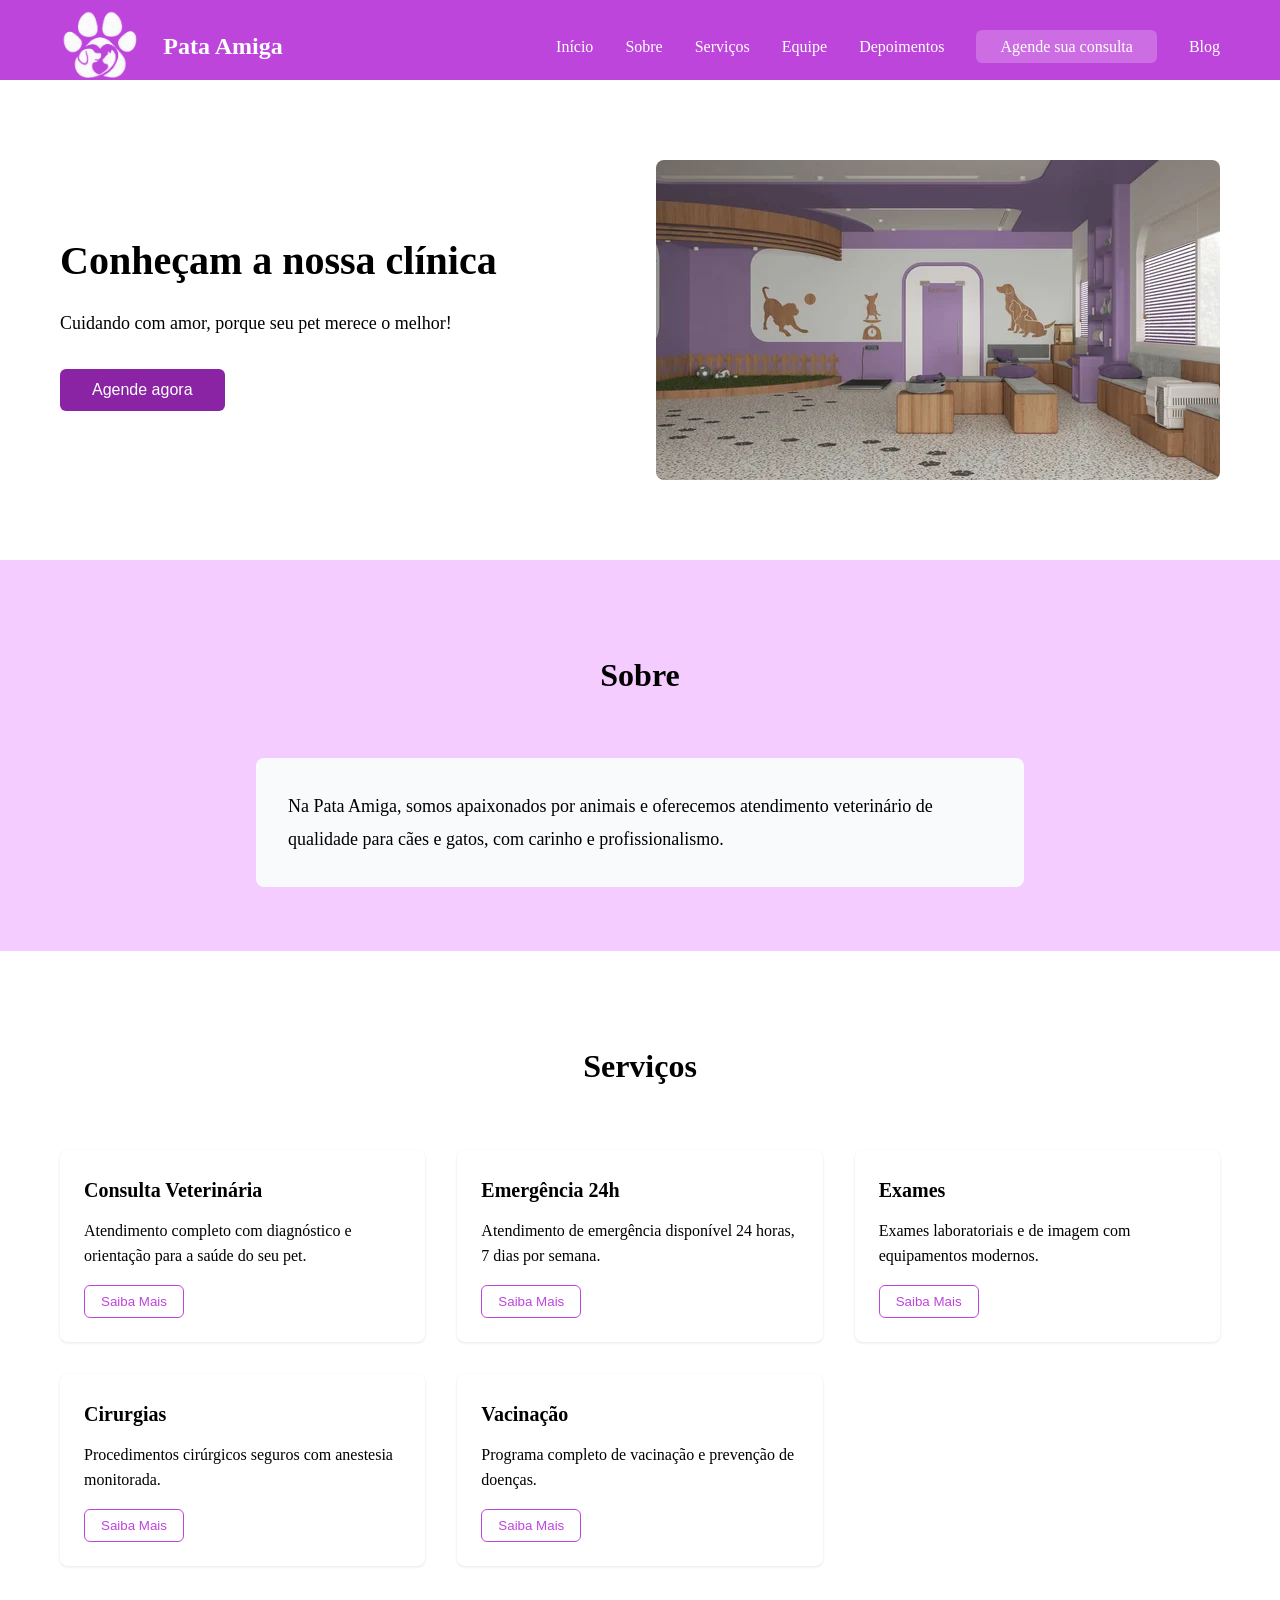
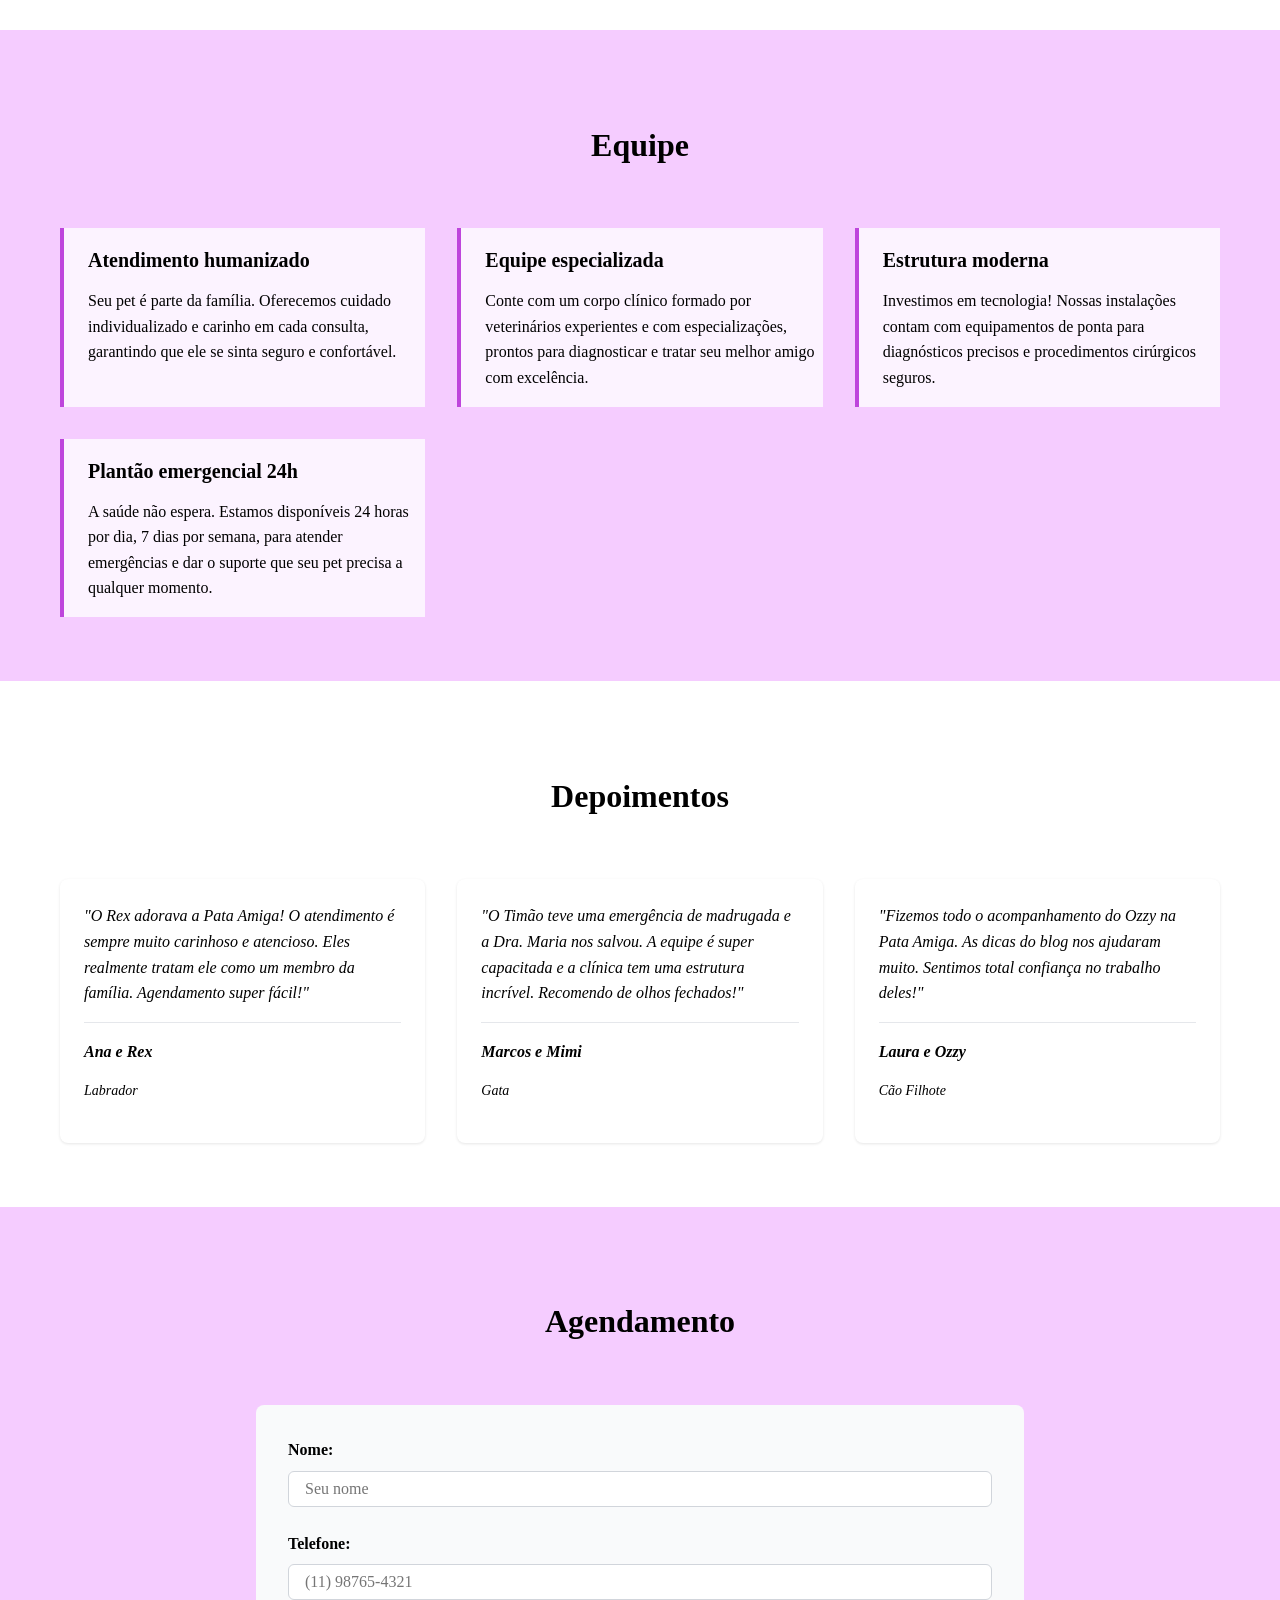
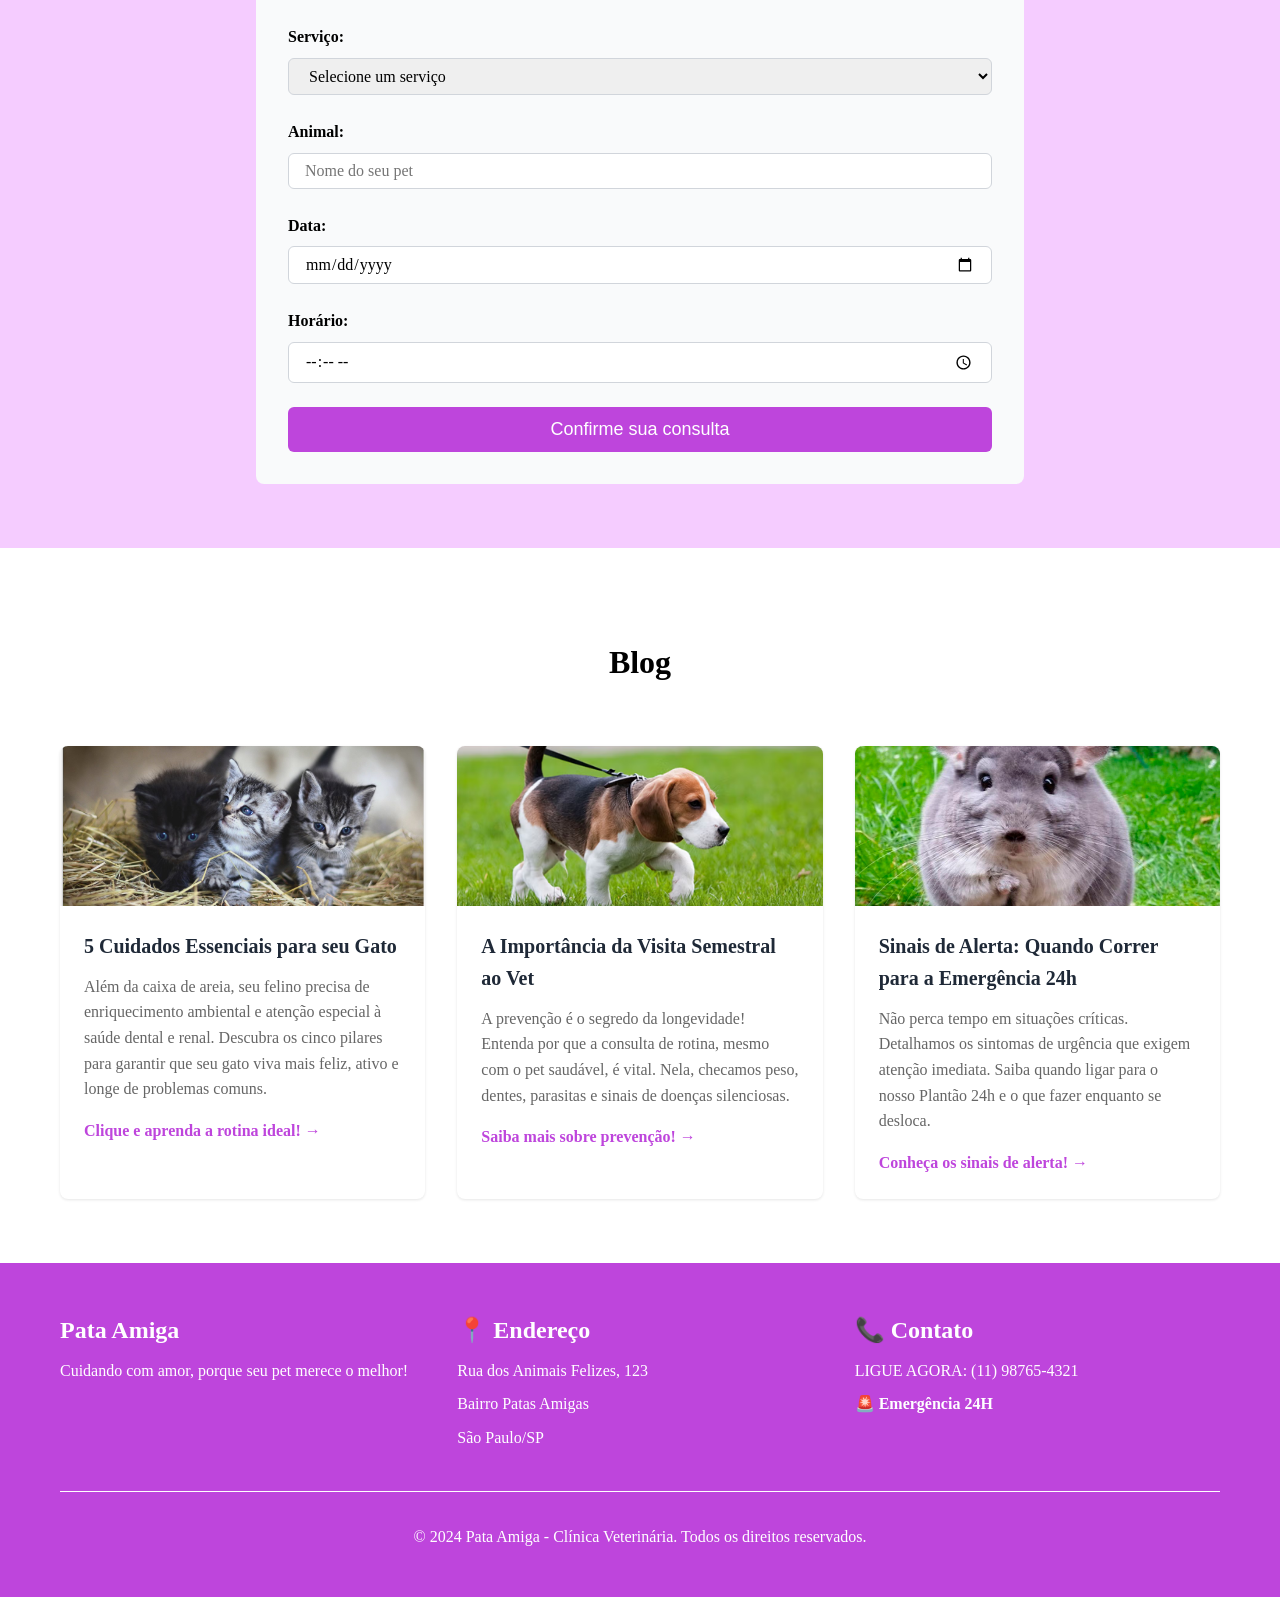
==== index.html @ 893dcdc9 "Add files via upload" ====
<!DOCTYPE html>
<html lang="pt-BR">

<head>
    <meta charset="UTF-8">
    <meta name="color-scheme" content="light only">
    <title>Pata Amiga - Clínica Veterinária</title>
    <link rel="stylesheet" href="/css/style.css">
</head>

<body>
    <!-- ===== HEADER/NAVEGAÇÃO ===== -->
    <!-- Barra de navegação fixa no topo com logo e menu -->
    <header>
        <nav class="container">
            <!-- Logo/Nome da clínica -->
           <img class="imagemlogo" src="imagens/logo.png" alt="logo da clínica">
           
           <div class="logo">Pata Amiga</div>

            <!-- Menu desktop (visível em telas maiores) -->
            <ul class="nav-menu">
                <li><a href="#inicio">Início</a></li>
                <li><a href="#sobre">Sobre</a></li>
                <li><a href="#servicos">Serviços</a></li>
                <li><a href="#equipe">Equipe</a></li>
                <li><a href="#depoimentos">Depoimentos</a></li>
                <!-- Botão CTA principal -->
                <li><a href="#agendamento" class="nav-btn">Agende sua consulta</a></li>
                <li><a href="#blog">Blog</a></li>
            </ul>

            <!-- Botão menu mobile (visível apenas em telas pequenas) -->
            <button class="menu-toggle">☰</button>
        </nav>
    </header>

    <!-- ===== SEÇÃO HERO ===== -->
    <!-- Seção principal com imagem de fundo, título e CTA -->
    <section id="inicio" class="hero">
        <div class="container">
            <div class="hero-content">
                <!-- Conteúdo texto do hero -->
                <div>
                    <h1>Conheçam a nossa clínica</h1>
                    <p>Cuidando com amor, porque seu pet merece o melhor!</p>
                    <a href="#agendamento">
                        <button class="btn">
                            Agende agora
                        </button>
                    </a>

                </div>
                <!-- Placeholder para imagem do hero -->
                <div class="hero-image"></div>
            </div>
        </div>
    </section>

    <!-- ===== SEÇÃO SOBRE ===== -->
    <!-- Descrição da clínica e seus valores -->
    <section id="sobre" class="about">
        <div class="container">
            <br>
            <h2 class="section-title">Sobre</h2>
            <br>
            <div class="about-card">
                <p>Na Pata Amiga, somos apaixonados por animais e oferecemos atendimento veterinário de qualidade para
                    cães e gatos, com carinho e profissionalismo.</p>
            </div>
        </div>
    </section>

    <!-- ===== SEÇÃO SERVIÇOS ===== -->
    <!-- Grid com 5 serviços oferecidos pela clínica -->
    <section id="servicos" class="services">
        <div class="container">
            <br>
            <h2 class="section-title">Serviços</h2>
            <br>
            <!-- Grid responsivo: 1 coluna mobile, 2 tablets, 3+ desktop -->
            <div class="services-grid">
                <!-- Card de serviço 1 -->
                <div class="service-card">
                    <h3>Consulta Veterinária</h3>
                    <p>Atendimento completo com diagnóstico e orientação para a saúde do seu pet.</p>
                    <button class="btn-outline">Saiba Mais</button>
                </div>

                <!-- Card de serviço 2 -->
                <div class="service-card">
                    <h3>Emergência 24h</h3>
                    <p>Atendimento de emergência disponível 24 horas, 7 dias por semana.</p>
                    <button class="btn-outline">Saiba Mais</button>
                </div>

                <!-- Card de serviço 3 -->
                <div class="service-card">
                    <h3>Exames</h3>
                    <p>Exames laboratoriais e de imagem com equipamentos modernos.</p>
                    <button class="btn-outline">Saiba Mais</button>
                </div>

                <!-- Card de serviço 4 -->
                <div class="service-card">
                    <h3>Cirurgias</h3>
                    <p>Procedimentos cirúrgicos seguros com anestesia monitorada.</p>
                    <button class="btn-outline">Saiba Mais</button>
                </div>

                <!-- Card de serviço 5 -->
                <div class="service-card">
                    <h3>Vacinação</h3>
                    <p>Programa completo de vacinação e prevenção de doenças.</p>
                    <button class="btn-outline">Saiba Mais</button>
                </div>
            </div>
        </div>
    </section>

    <!-- ===== SEÇÃO EQUIPE ===== -->
    <!-- Diferenciais da clínica em 4 cards -->
    <section id="equipe" class="team">
        <div class="container">
            <br>
            <h2 class="section-title">Equipe</h2>
            <br>
            <!-- Grid com 4 diferenciais -->
            <div class="team-grid">
                <!-- Diferencial 1 -->
                <div class="team-card">
                    <h3>Atendimento humanizado</h3>
                    <p>Seu pet é parte da família. Oferecemos cuidado individualizado e carinho em cada consulta,
                        garantindo que ele se sinta seguro e confortável.</p>
                </div>

                <!-- Diferencial 2 -->
                <div class="team-card">
                    <h3>Equipe especializada</h3>
                    <p>Conte com um corpo clínico formado por veterinários experientes e com especializações, prontos
                        para diagnosticar e tratar seu melhor amigo com excelência.</p>
                </div>

                <!-- Diferencial 3 -->
                <div class="team-card">
                    <h3>Estrutura moderna</h3>
                    <p>Investimos em tecnologia! Nossas instalações contam com equipamentos de ponta para diagnósticos
                        precisos e procedimentos cirúrgicos seguros.</p>
                </div>

                <!-- Diferencial 4 -->
                <div class="team-card">
                    <h3>Plantão emergencial 24h</h3>
                    <p>A saúde não espera. Estamos disponíveis 24 horas por dia, 7 dias por semana, para atender
                        emergências e dar o suporte que seu pet precisa a qualquer momento.</p>
                </div>
            </div>
        </div>
    </section>

    <!-- ===== SEÇÃO DEPOIMENTOS ===== -->
    <!-- Cards com depoimentos de clientes -->
    <section id="depoimentos" class="testimonials">
        <div class="container">
            <br>
            <h2 class="section-title">Depoimentos</h2>
            <br>
            <!-- Grid com 3 depoimentos -->
            <div class="testimonials-grid">
                <!-- Depoimento 1 -->
                <div class="testimonial-card">
                    <p>"O Rex adorava a Pata Amiga! O atendimento é sempre muito carinhoso e atencioso. Eles realmente
                        tratam ele como um membro da família. Agendamento super fácil!"</p>
                    <div class="author">
                        <p class="author-name">Ana e Rex</p>
                        <p class="author-pet">Labrador</p>
                    </div>
                </div>

                <!-- Depoimento 2 -->
                <div class="testimonial-card">
                    <p>"O Timão teve uma emergência de madrugada e a Dra. Maria nos salvou. A equipe é super capacitada
                        e a clínica tem uma estrutura incrível. Recomendo de olhos fechados!"</p>
                    <div class="author">
                        <p class="author-name">Marcos e Mimi</p>
                        <p class="author-pet">Gata</p>
                    </div>
                </div>

                <!-- Depoimento 3 -->
                <div class="testimonial-card">
                    <p>"Fizemos todo o acompanhamento do Ozzy na Pata Amiga. As dicas do blog nos ajudaram muito.
                        Sentimos total confiança no trabalho deles!"</p>
                    <div class="author">
                        <p class="author-name">Laura e Ozzy</p>
                        <p class="author-pet">Cão Filhote</p>
                    </div>
                </div>
            </div>
        </div>
    </section>

    <!-- ===== SEÇÃO AGENDAMENTO ===== -->
    <!-- Formulário para agendar consulta -->
    <section id="agendamento" class="appointment">
        <div class="container">
            <br>
            <h2 class="section-title">Agendamento</h2>
            <br>
            <div class="form-container">
                <!-- Formulário com campos de entrada -->
                <form>
                    <!-- Campo: Nome -->
                    <div class="form-group">
                        <label>Nome:</label>
                        <input type="text" placeholder="Seu nome" required>
                    </div>

                    <!-- Campo: Telefone -->
                    <div class="form-group">
                        <label>Telefone:</label>
                        <input type="tel" placeholder="(11) 98765-4321" required>
                    </div>

                    <!-- Campo: Serviço -->
                    <div class="form-group">
                        <label>Serviço:</label>
                        <select required>
                            <option>Selecione um serviço</option>
                            <option>Consulta</option>
                            <option>Emergência</option>
                            <option>Exames</option>
                            <option>Cirurgias</option>
                            <option>Vacinação</option>
                        </select>
                    </div>

                    <!-- Campo: Animal -->
                    <div class="form-group">
                        <label>Animal:</label>
                        <input type="text" placeholder="Nome do seu pet" required>
                    </div>

                    <!-- Campo: Data -->
                    <div class="form-group">
                        <label>Data:</label>
                        <input type="date" required>
                    </div>

                    <!-- Campo: Horário -->
                    <div class="form-group">
                        <label>Horário:</label>
                        <input type="time" required>
                    </div>

                    <!-- Botão de envio -->
                    <button type="submit" class="btn-submit">Confirme sua consulta</button>
                </form>
            </div>
        </div>
    </section>

    <!-- ===== SEÇÃO BLOG ===== -->
    <!-- Cards com artigos do blog -->
    <section id="blog" class="blog">
        <div class="container">
            <br>
            <h2 class="section-title">Blog</h2>
            <br>
            <!-- Grid com 3 artigos -->
            <div class="blog-grid">
                <!-- Artigo 1 -->
                <div class="blog-card">
                    <div class="blog-image"></div>
                    <div class="blog-content">
                        <h3>5 Cuidados Essenciais para seu Gato</h3>
                        <p>Além da caixa de areia, seu felino precisa de enriquecimento ambiental e atenção especial à
                            saúde dental e renal. Descubra os cinco pilares para garantir que seu gato viva mais feliz,
                            ativo e longe de problemas comuns.</p>
                        <a href="#">Clique e aprenda a rotina ideal! →</a>
                    </div>
                </div>

                <!-- Artigo 2 -->
                <div class="blog-card">
                    <div class="blog-image image-2"></div>
                    <div class="blog-content">
                        <h3>A Importância da Visita Semestral ao Vet</h3>
                        <p>A prevenção é o segredo da longevidade! Entenda por que a consulta de rotina, mesmo com o pet
                            saudável, é vital. Nela, checamos peso, dentes, parasitas e sinais de doenças silenciosas.
                        </p>
                        <a href="#">Saiba mais sobre prevenção! →</a>
                    </div>
                </div>

                <!-- Artigo 3 -->
                <div class="blog-card">
                    <div class="blog-image image-3"></div>
                    <div class="blog-content">
                        <h3>Sinais de Alerta: Quando Correr para a Emergência 24h</h3>
                        <p>Não perca tempo em situações críticas. Detalhamos os sintomas de urgência que exigem atenção
                            imediata. Saiba quando ligar para o nosso Plantão 24h e o que fazer enquanto se desloca.</p>
                        <a href="#">Conheça os sinais de alerta! →</a>
                    </div>
                </div>
            </div>
        </div>
    </section>

    <!-- ===== FOOTER/RODAPÉ ===== -->
    <!-- Seção com informações de contato e emergência -->
    <footer>
        <div class="container">
            <div class="footer-grid">
                <!-- Coluna 1: Logo e nome -->
                <div class="footer-column">
                    <h3>Pata Amiga</h3>
                    <p>Cuidando com amor, porque seu pet merece o melhor!</p>
                </div>

                <!-- Coluna 2: Endereço -->
                <div class="footer-column">
                    <h3>📍 Endereço</h3>
                    <p>Rua dos Animais Felizes, 123</p>
                    <p>Bairro Patas Amigas</p>
                    <p>São Paulo/SP</p>
                </div>

                <!-- Coluna 3: Contato e emergência -->
                <div class="footer-column">
                    <h3>📞 Contato</h3>
                    <p>LIGUE AGORA: (11) 98765-4321</p>
                    <p style="color: #ffffff; font-weight: bold;">🚨 Emergência 24H</p>
                </div>
            </div>

            <!-- Linha divisória -->
            <div class="footer-divider">
                <p>&copy; 2024 Pata Amiga - Clínica Veterinária. Todos os direitos reservados.</p>
            </div>
        </div>
    </footer>
    <script>
        document.querySelectorAll('a[href^="#"]').forEach(anchor => {
            anchor.addEventListener('click', function (e) {
                e.preventDefault();

                document.querySelector(this.getAttribute('href')).scrollIntoView({
                    behavior: 'smooth'
                });
            });
        });
    </script>
</body>

</html>
---- css/style.css ----
/* ===== RESET E ESTILOS GLOBAIS ===== */
/* Remove margens e paddings padrão do navegador */
* {
    margin: 0;
    padding: 0;
    box-sizing: border-box;
}

/* Define fonte padrão e cor de texto */
body {
    font-family: 'Playfair Display', serif;
    color: #000000;
    line-height: 1.6;
    background-color: #fff;
}

/* Container responsivo com padding */
.container {
    max-width: 1200px;
    margin: 0 auto;
    padding: 0 20px;
}

/* ===== HEADER/NAVEGAÇÃO ===== */
/* Barra de navegação fixa no topo */
header {
    position: sticky;
    padding-top: 3px;
    height: 80px;
    top: 0;
    z-index: 50;
    background-color: #BE45DC;
    box-shadow: #000000;
}

/* Estilo da navegação */
nav {
    display: flex;
    justify-content: space-between;
    align-items: center;
    padding: 1rem 0;
}


/* Logo da clínica */
.logo {
    font-size: 1.5rem;
    font-weight: bold;
    color: #fff;
    margin-left: -250px;
}

.imagemlogo {

    width: 80px;
    height: auto;
}

/* Menu desktop */
.nav-menu {
    display: flex;
    gap: 2rem;
    align-items: center;
    list-style: none;
}

/* Links do menu */
.nav-menu a {
    text-decoration: none;
    color: #ffffff;
    transition: color 0.3s ease;
}

.nav-menu a:hover {
    color: #8A24A4;
}

/* Botão CTA do header */
.nav-btn {
    background-color: #cc6de3;
    color: white;
    padding: 0.5rem 1.5rem;
    border: none;
    border-radius: 0.375rem;
    cursor: pointer;
    transition: background-color 0.3s ease;
}

.nav-btn:hover {
    background-color: #8A24A4;
        color: #fff !important; /* força a cor sobre o hover genérico */
transition: background-color 0.3s ease;
    
}

/* Menu mobile (hamburger) */
.menu-toggle {
    display: none;
    background: none;
    border: none;
    font-size: 1.5rem;
    cursor: pointer;
}

/* ===== SEÇÃO HERO ===== */
/* Seção principal com gradiente de fundo */
.hero {
    background: linear-gradient(to right, #fff);
    padding: 5rem 0;
}

/* Grid para hero (2 colunas em desktop, 1 em mobile) */
.hero-content {
    display: grid;
    grid-template-columns: 1fr 1fr;
    gap: 2rem;
    align-items: center;
}

/* Título principal */
.hero h1 {
    font-size: 2.5rem;
    color: #000000;
    margin-bottom: 1rem;
}

/* Subtítulo */
.hero p {
    font-size: 1.125rem;
    color: #000000;
    margin-bottom: 2rem;
}

/* Botão CTA */
.btn {
    background-color: #8A24A4;
    color: white;
    padding: 0.75rem 2rem;
    border: none;
    border-radius: 0.375rem;
    cursor: pointer;
    font-size: 1rem;
    transition: background-color 0.3s ease;
}

.btn:hover {
    background-color: #BE45DC;
}

/* Placeholder para imagem */
.hero-image {
    background-image: url('/imagens/loja.jpg');
    border-radius: 0.5rem;
    height: 20rem;
    display: flex;
    align-items: center;
    justify-content: center;
   
}

/* ===== SEÇÃO SOBRE ===== */
/* Seção com fundo branco */
.about {
    padding: 4rem 0;
    background-color: #f5ccff;
}

/* Título das seções */
.section-title {
    font-size: 2rem;
    color: #000000;
    text-align: center;
    margin-bottom: 2rem;
}

/* Card de conteúdo */
.about-card {
    max-width: 48rem;
    margin: 0 auto;
    background-color: #f9fafb;
    padding: 2rem;
    border-radius: 0.5rem;
}

.about-card p {
    font-size: 1.125rem;
    color: #000000;
    line-height: 1.8;
}

/* ===== SEÇÃO SERVIÇOS ===== */
/* Seção com fundo cinza */
.services {
    padding: 4rem 0;
    background-color: #fff;
}

/* Grid de serviços (3 colunas em desktop, 1 em mobile) */
.services-grid {
    display: grid;
    grid-template-columns: repeat(auto-fit, minmax(280px, 1fr));
    gap: 2rem;
}

/* Card de serviço */
.service-card {
    background-color: white;
    padding: 1.5rem;
    border-radius: 0.5rem;
    box-shadow: 0 1px 3px rgba(0, 0, 0, 0.1);
    transition: box-shadow 0.3s ease;
}

.service-card:hover {
    box-shadow: 0 4px 6px rgba(0, 0, 0, 0.1);
}

.service-card h3 {
    font-size: 1.25rem;
    color: #000000;
    margin-bottom: 0.75rem;
}

.service-card p {
    color: #000000;
    margin-bottom: 1rem;
}

/* Botão outline */
.btn-outline {
    background-color: transparent;
    color: #BE45DC;
    border: 1px solid #BE45DC;
    padding: 0.5rem 1rem;
    border-radius: 0.375rem;
    cursor: pointer;
    transition: background-color 0.3s ease;
}

.btn-outline:hover {
    background-color: #eabff6;
}

/* ===== SEÇÃO EQUIPE ===== */
/* Seção com fundo branco */
.team {
    padding: 4rem 0;
    background-color: #f5ccff;
}

/* Grid de diferenciais */
.team-grid {
    display: grid;
    grid-template-columns: repeat(auto-fit, minmax(300px, 1fr));
    gap: 2rem;
}

/* Card de diferencial */
.team-card {
    border-left: 4px solid #BE45DC;
    background-color: #ffffffc3;
    padding-left: 1.5rem;
    padding-top: 1rem;
    padding-bottom: 1rem;
}

.team-card h3 {
    font-size: 1.25rem;
    color: #000000;
    margin-bottom: 0.75rem;
}

.team-card p {
    color: #000000;
}

/* ===== SEÇÃO DEPOIMENTOS ===== */
/* Seção com fundo cinza */
.testimonials {
    padding: 4rem 0;
    background-color: #fff;
}

/* Grid de depoimentos */
.testimonials-grid {
    display: grid;
    grid-template-columns: repeat(auto-fit, minmax(300px, 1fr));
    gap: 2rem;
}

/* Card de depoimento */
.testimonial-card {
    background-color: white;
    padding: 1.5rem;
    border-radius: 0.5rem;
    box-shadow: 0 1px 3px rgba(0, 0, 0, 0.1);
}

.testimonial-card p {
    color: #000000;
    margin-bottom: 1rem;
    font-style: italic;
}

.testimonial-card .author {
    border-top: 1px solid #e5e7eb;
    padding-top: 1rem;
}

.testimonial-card .author-name {
    font-weight: bold;
    color: #000000;
}

.testimonial-card .author-pet {
    font-size: 0.875rem;
    color: #000000;
}

/* ===== SEÇÃO AGENDAMENTO ===== */
/* Seção com fundo branco */
.appointment {
    padding: 4rem 0;
    background-color: #f5ccff;
}

/* Container do formulário */
.form-container {
    max-width: 48rem;
    margin: 0 auto;
    background-color: #f9fafb;
    padding: 2rem;
    border-radius: 0.5rem;
}

/* Grupo de formulário */
.form-group {
    margin-bottom: 1.5rem;
}

/* Label do formulário */
.form-group label {
    display: block;
    color: #000000;
    font-weight: 600;
    margin-bottom: 0.5rem;
}

/* Campos de entrada */
.form-group input,
.form-group select,
.form-group textarea {
    width: 100%;
    padding: 0.5rem 1rem;
    border: 1px solid #d1d5db;
    border-radius: 0.375rem;
    font-size: 1rem;
    font-family: inherit;
}

/* Foco nos campos */
.form-group input:focus,
.form-group select:focus,
.form-group textarea:focus {
    outline: none;
    border-color: #BE45DC;
}

/* Textarea */
.form-group textarea {
    resize: vertical;
    min-height: 6rem;
}

/* Botão de envio */
.btn-submit {
    width: 100%;
    background-color: #BE45DC;
    color: white;
    padding: 0.75rem;
    border: none;
    border-radius: 0.375rem;
    font-size: 1.125rem;
    cursor: pointer;
    transition: background-color 0.3s ease;
}

.btn-submit:hover {
    background-color: #BE45DC;
}

/* ===== SEÇÃO BLOG ===== */
/* Seção com fundo cinza */
.blog {
    padding: 4rem 0;
    background-color: #fff;
}

/* Grid de artigos */
.blog-grid {
    display: grid;
    grid-template-columns: repeat(auto-fit, minmax(300px, 1fr));
    gap: 2rem;
}

/* Card de artigo */
.blog-card {
    background-color: white;
    border-radius: 0.5rem;
    overflow: hidden;
    box-shadow: 0 1px 3px rgba(0, 0, 0, 0.1);
    transition: box-shadow 0.3s ease;
}

.blog-card:hover {
    box-shadow: 0 4px 6px rgba(0, 0, 0, 0.1);
}

/* Imagem de fundo do artigo */
.blog-image {
    height: 10rem;
    background-image: url('/imagens/gatos.jpg');
    background-size: cover;
    background-position: center;
}

.blog-image.image-2 {
    background-image: url('/imagens/cachorro.avif');
    background-size: cover;
    background-position: center;
}

.blog-image.image-3 {
    background-image: url('/imagens/chinchila.png');
    background-size: cover;
    background-position: center;
}

/* Conteúdo do artigo */
.blog-content {
    padding: 1.5rem;
}

.blog-content h3 {
    font-size: 1.25rem;
    color: #1f2937;
    margin-bottom: 0.75rem;
}

.blog-content p {
    color: #666;
    margin-bottom: 1rem;
}

.blog-content a {
    color: #BE45DC;
    text-decoration: none;
    font-weight: 600;
    transition: color 0.3s ease;
}

.blog-content a:hover {
    color: #BE45DC;
}

/* ===== FOOTER ===== */
/* Rodapé */
footer {
    background-color: #BE45DC;
    color: white;
    padding: 3rem 0;
}

/* Grid do footer */
.footer-grid {
    display: grid;
    grid-template-columns: repeat(auto-fit, minmax(250px, 1fr));
    gap: 2rem;
    margin-bottom: 2rem;
}

/* Coluna do footer */
.footer-column h3 {
    font-size: 1.5rem;
    color: #fff;
    margin-bottom: 0.5rem;
}

.footer-column p {
    color: #fff;
    margin-bottom: 0.5rem;
}

/* Linha divisória */
.footer-divider {
    border-top: 1px solid #fff;
    padding-top: 2rem;
    text-align: center;
    color: #fff;
}

/* ===== RESPONSIVIDADE ===== */
/* Estilos para tablets e telas pequenas */
@media (max-width: 768px) {

    /* Esconde menu desktop, mostra hamburger */
    .nav-menu {
        display: none;
    }

    .menu-toggle {
        display: block;
    }

    /* Hero em coluna única */
    .hero-content {
        grid-template-columns: 1fr;
    }

    /* Título menor em mobile */
    .hero h1 {
        font-size: 2rem;
    }

    /* Serviços em coluna única */
    .services-grid {
        grid-template-columns: 1fr;
    }

    /* Equipe em coluna única */
    .team-grid {
        grid-template-columns: 1fr;
    }

    /* Depoimentos em coluna única */
    .testimonials-grid {
        grid-template-columns: 1fr;
    }

    /* Blog em coluna única */
    .blog-grid {
        grid-template-columns: 1fr;
    }

    /* Footer em coluna única */
    .footer-grid {
        grid-template-columns: 1fr;
    }
}

/* Estilos para telas muito pequenas */
@media (max-width: 480px) {
    .hero h1 {
        font-size: 1.5rem;
    }

    .section-title {
        font-size: 1.5rem;
    }

    .nav-menu a {
        font-size: 0.875rem;
    }
}
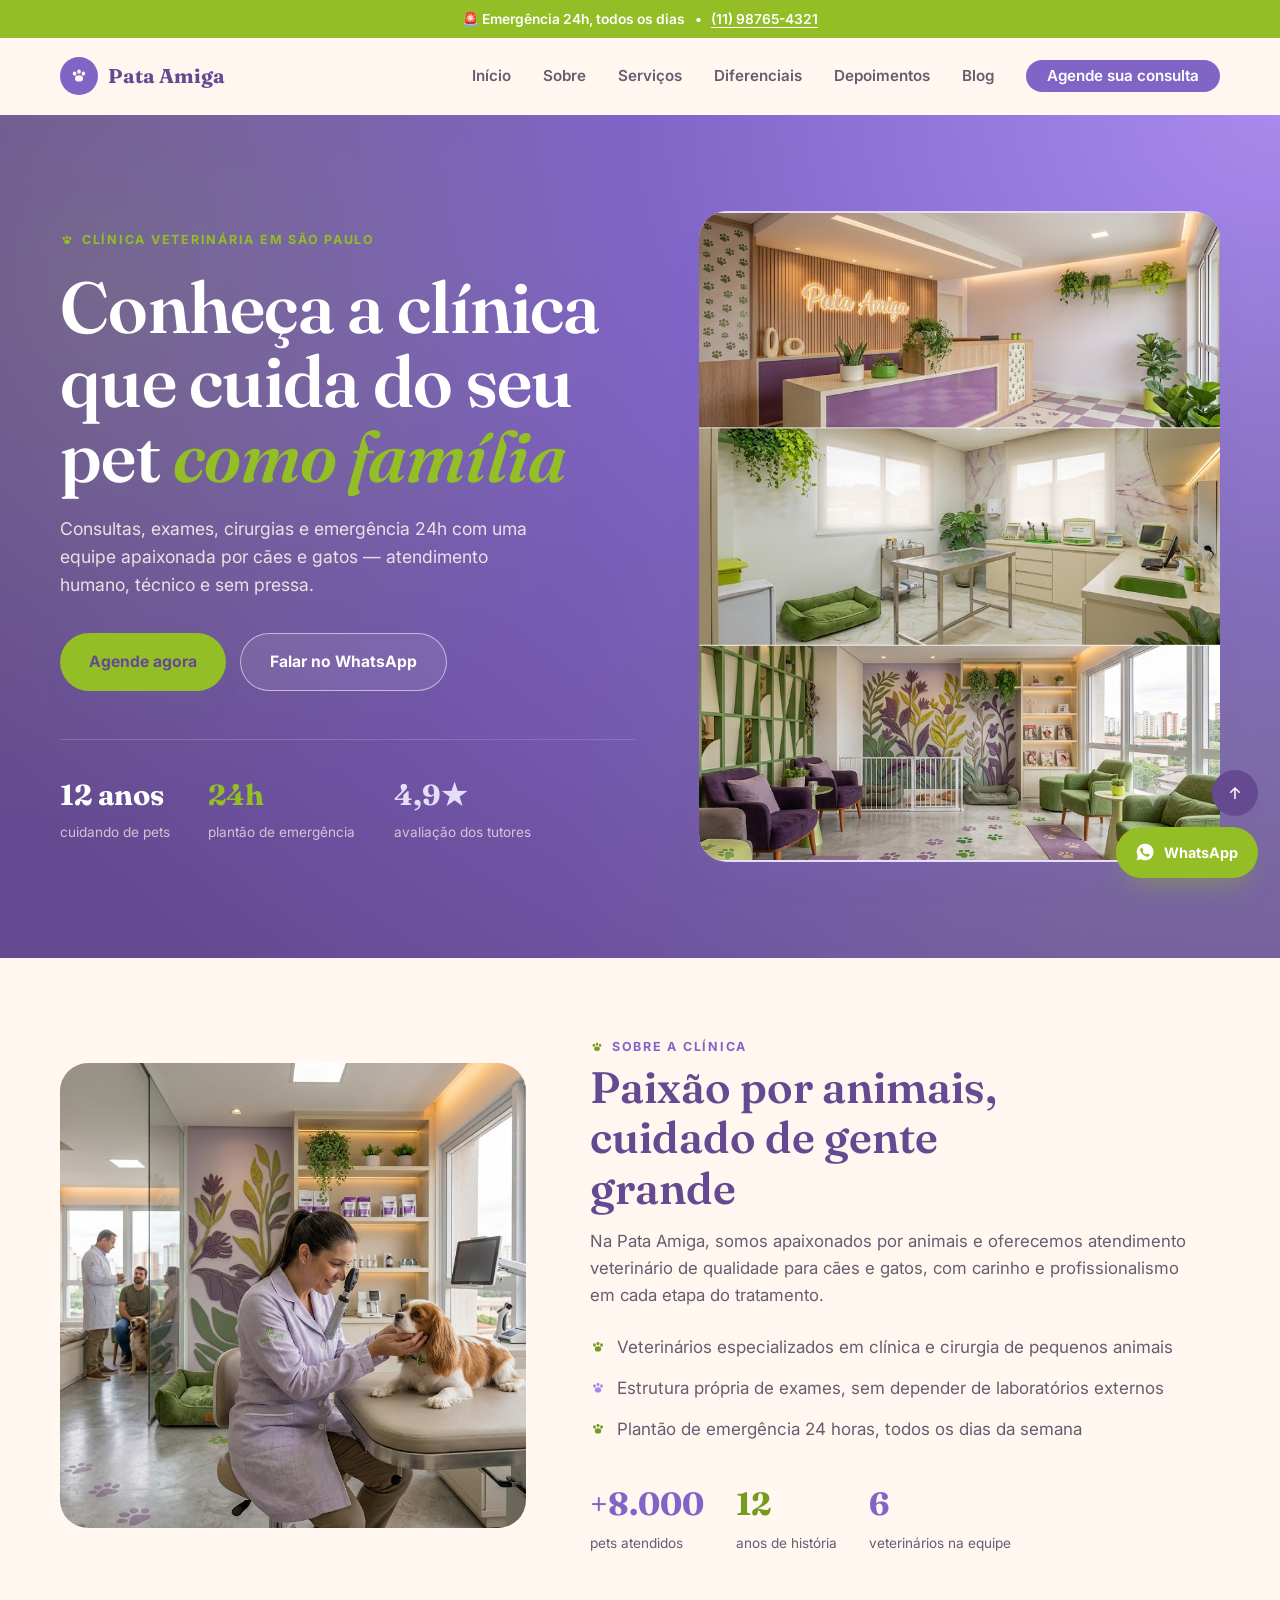
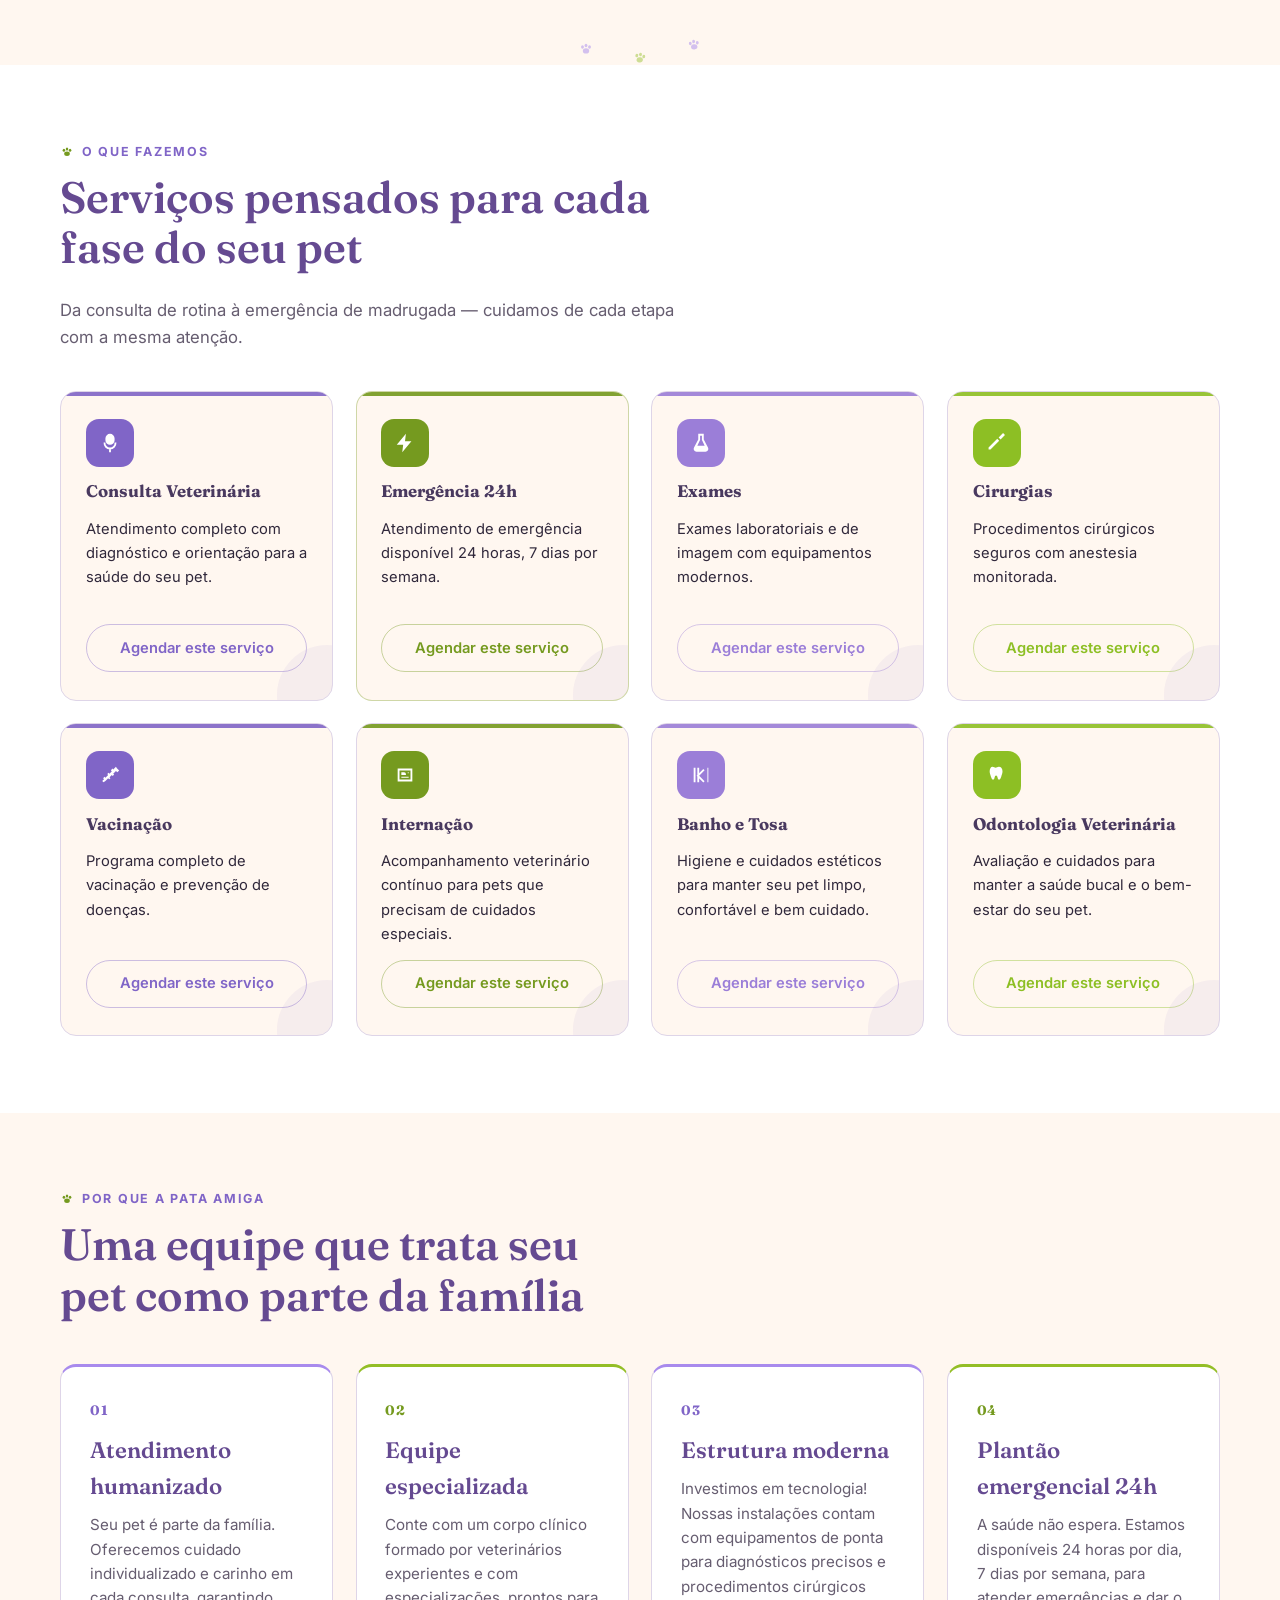
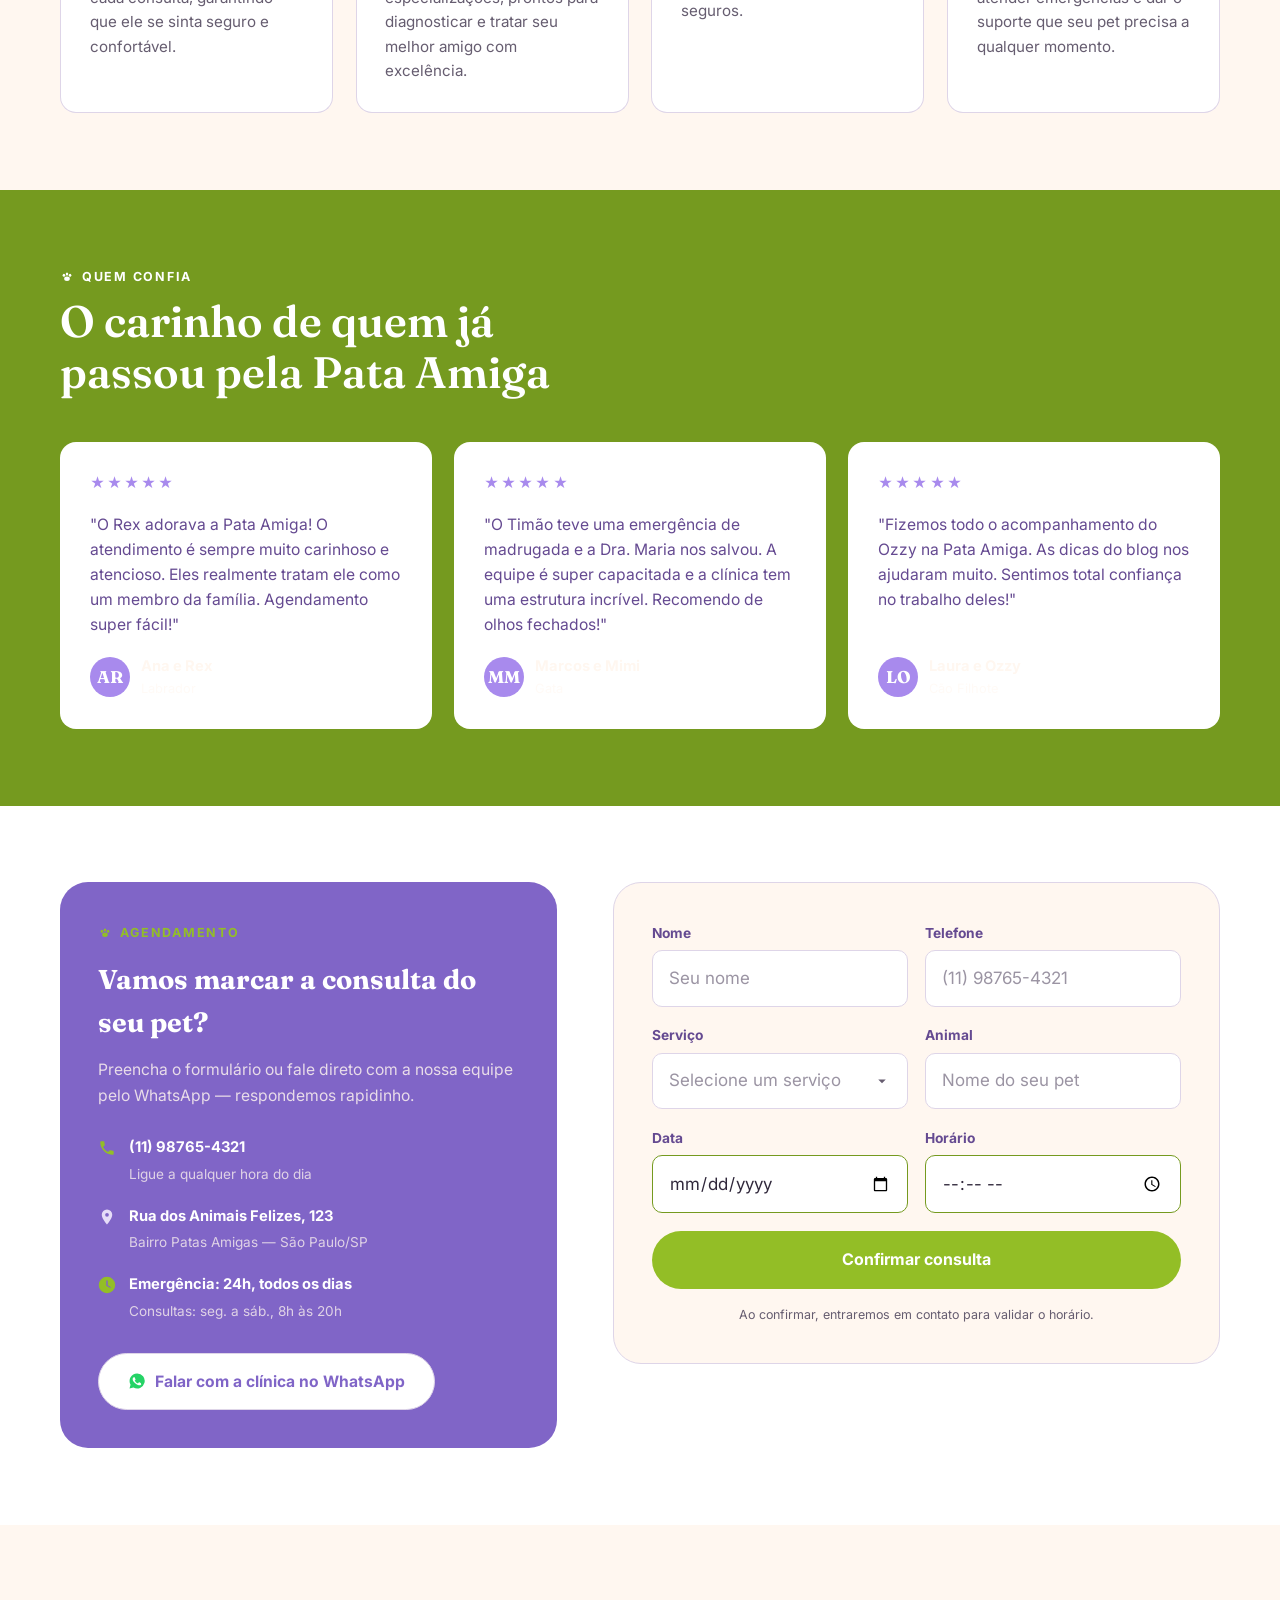
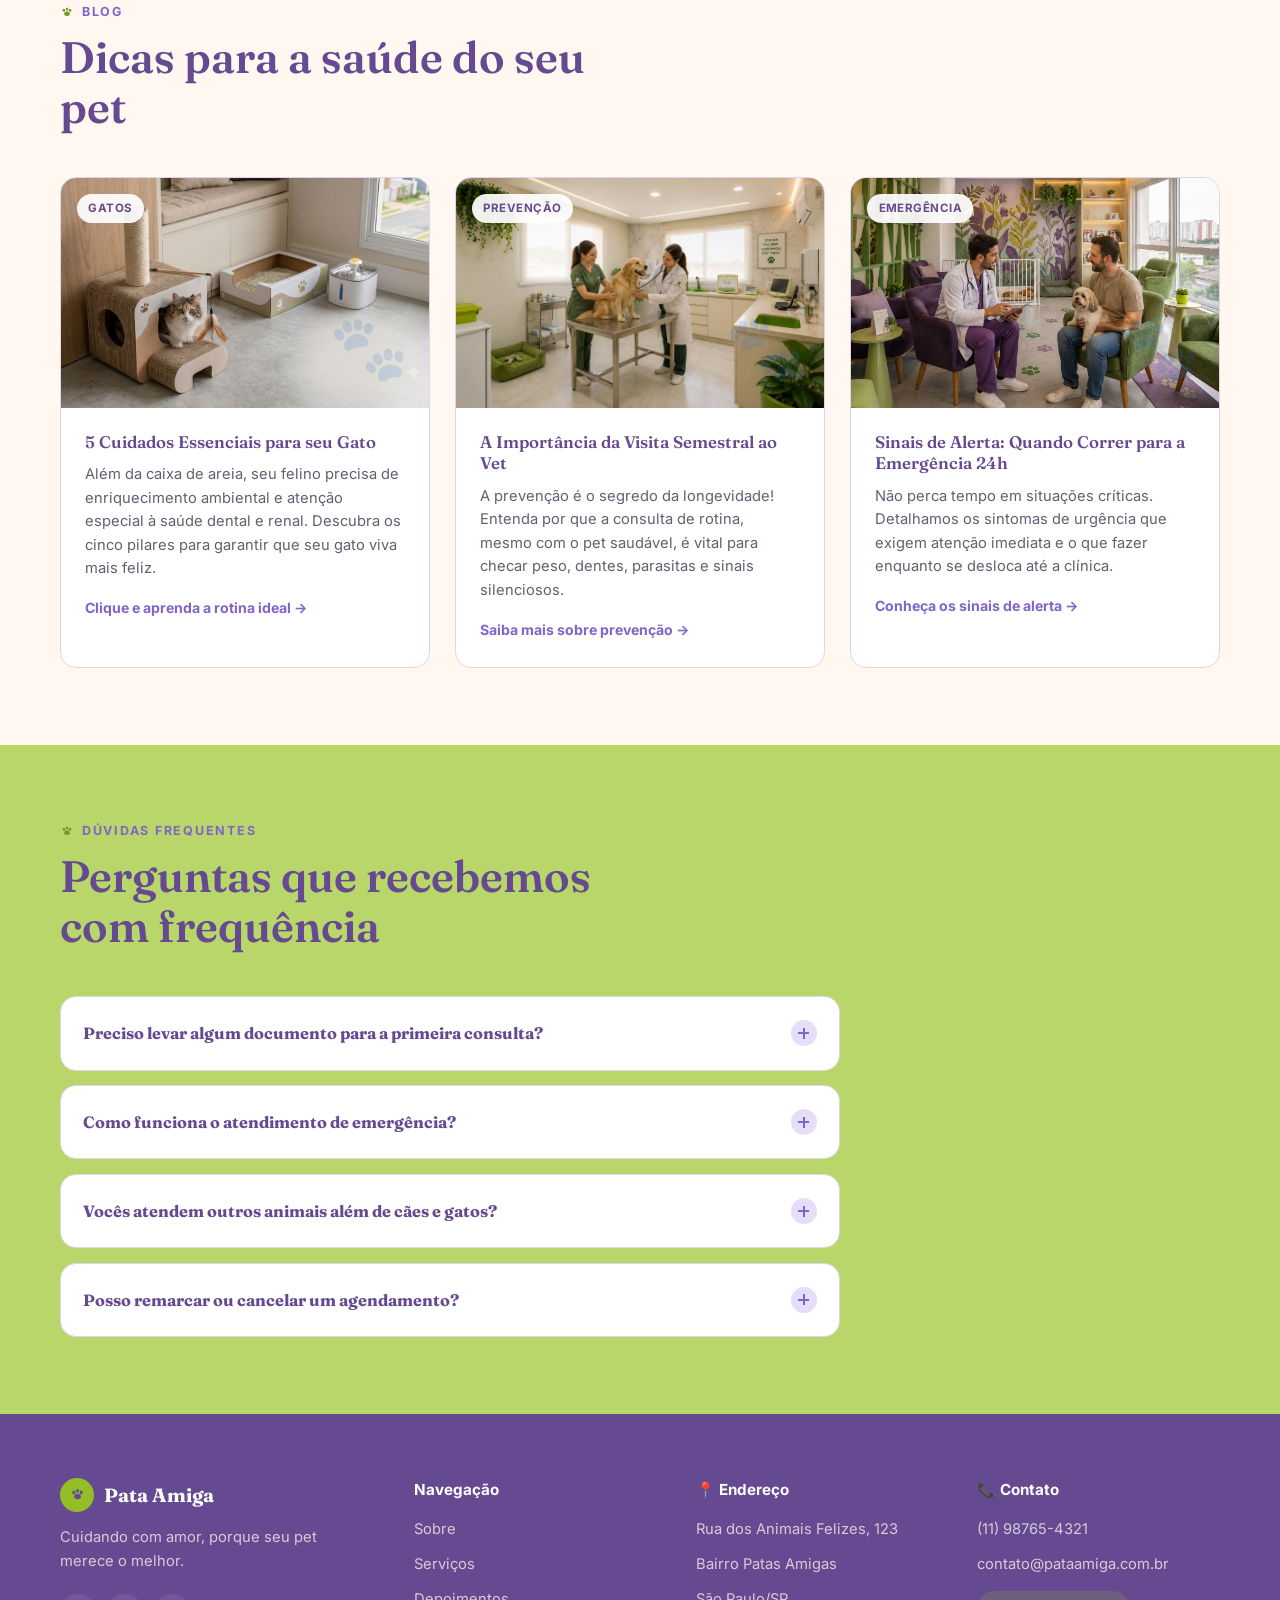
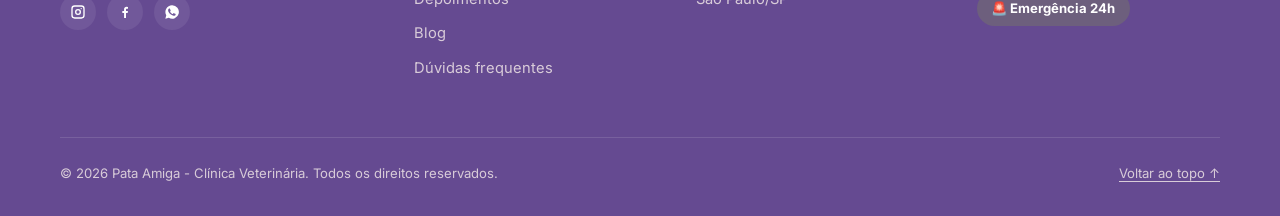
==== commit 14b7b89a: "Add files via upload" ====
--- a/index.html
+++ b/index.html
@@ -2,355 +2,709 @@
 <html lang="pt-BR">
 
 <head>
-    <meta charset="UTF-8">
-    <meta name="color-scheme" content="light only">
-    <title>Pata Amiga - Clínica Veterinária</title>
-    <link rel="stylesheet" href="/css/style.css">
+  <meta charset="UTF-8">
+  <meta name="viewport" content="width=device-width, initial-scale=1.0">
+  <title>Pata Amiga - Clínica Veterinária em São Paulo | Consultas, Emergência 24h</title>
+  <meta name="description"
+    content="Clínica veterinária Pata Amiga: consultas, exames, cirurgias, vacinação e emergência 24h para cães e gatos, com atendimento humanizado em São Paulo/SP.">
+  <meta name="theme-color" content="#1f5f5b">
+  <meta name="color-scheme" content="light only">
+
+  <!-- Open Graph -->
+  <meta property="og:type" content="website">
+  <meta property="og:title" content="Pata Amiga - Clínica Veterinária">
+  <meta property="og:description"
+    content="Cuidando com amor, porque seu pet merece o melhor. Consultas, exames, cirurgias, vacinação e emergência 24h.">
+  <meta property="og:locale" content="pt_BR">
+
+  <link rel="preconnect" href="https://fonts.googleapis.com">
+  <link rel="preconnect" href="https://fonts.gstatic.com" crossorigin>
+  <link rel="stylesheet" href="css/style.css">
 </head>
 
 <body>
-    <!-- ===== HEADER/NAVEGAÇÃO ===== -->
-    <!-- Barra de navegação fixa no topo com logo e menu -->
-    <header>
-        <nav class="container">
-            <!-- Logo/Nome da clínica -->
-           <img class="imagemlogo" src="imagens/logo.png" alt="logo da clínica">
-           
-           <div class="logo">Pata Amiga</div>
-
-            <!-- Menu desktop (visível em telas maiores) -->
-            <ul class="nav-menu">
-                <li><a href="#inicio">Início</a></li>
-                <li><a href="#sobre">Sobre</a></li>
-                <li><a href="#servicos">Serviços</a></li>
-                <li><a href="#equipe">Equipe</a></li>
-                <li><a href="#depoimentos">Depoimentos</a></li>
-                <!-- Botão CTA principal -->
-                <li><a href="#agendamento" class="nav-btn">Agende sua consulta</a></li>
-                <li><a href="#blog">Blog</a></li>
-            </ul>
-
-            <!-- Botão menu mobile (visível apenas em telas pequenas) -->
-            <button class="menu-toggle">☰</button>
-        </nav>
-    </header>
-
-    <!-- ===== SEÇÃO HERO ===== -->
-    <!-- Seção principal com imagem de fundo, título e CTA -->
+
+  <a class="skip-link" href="#inicio">Pular para o conteúdo</a>
+
+  <!-- ===== FAIXA DE EMERGÊNCIA ===== -->
+  <div class="emergency-strip">
+    <div class="container">
+      <span>🚨 Emergência 24h, todos os dias</span>
+      <span aria-hidden="true">•</span>
+      <a href="tel:+5511987654321">(11) 98765-4321</a>
+    </div>
+  </div>
+
+  <!-- ===== HEADER/NAVEGAÇÃO ===== -->
+  <header id="topo">
+    <nav class="container">
+      <a class="brand" href="#inicio" aria-label="Pata Amiga, início">
+        <span class="paw-mark" aria-hidden="true">
+          <svg viewBox="0 0 100 100">
+            <ellipse cx="50" cy="62" rx="20" ry="16" />
+            <ellipse cx="28" cy="38" rx="9" ry="11" />
+            <ellipse cx="50" cy="28" rx="9" ry="11" />
+            <ellipse cx="72" cy="38" rx="9" ry="11" />
+          </svg>
+        </span>
+        Pata Amiga
+      </a>
+
+      <ul class="nav-menu" id="navMenu">
+        <li><a href="#inicio">Início</a></li>
+        <li><a href="#sobre">Sobre</a></li>
+        <li><a href="#servicos">Serviços</a></li>
+        <li><a href="#equipe">Diferenciais</a></li>
+        <li><a href="#depoimentos">Depoimentos</a></li>
+        <li><a href="#blog">Blog</a></li>
+        <li><a href="#agendamento" class="nav-btn">Agende sua consulta</a></li>
+      </ul>
+
+      <button class="menu-toggle" id="menuToggle" aria-expanded="false" aria-controls="navMenu"
+        aria-label="Abrir menu de navegação">
+        <span></span>
+      </button>
+    </nav>
+  </header>
+
+  <main>
+
+    <!-- ===== HERO ===== -->
     <section id="inicio" class="hero">
-        <div class="container">
-            <div class="hero-content">
-                <!-- Conteúdo texto do hero -->
-                <div>
-                    <h1>Conheçam a nossa clínica</h1>
-                    <p>Cuidando com amor, porque seu pet merece o melhor!</p>
-                    <a href="#agendamento">
-                        <button class="btn">
-                            Agende agora
-                        </button>
-                    </a>
-
+      <div class="container hero-grid">
+        <div>
+          <span class="eyebrow hero-eyebrow">
+            <svg class="paw" viewBox="0 0 100 100" aria-hidden="true">
+              <ellipse cx="50" cy="62" rx="20" ry="16" />
+              <ellipse cx="28" cy="38" rx="9" ry="11" />
+              <ellipse cx="50" cy="28" rx="9" ry="11" />
+              <ellipse cx="72" cy="38" rx="9" ry="11" />
+            </svg>
+            Clínica veterinária em São Paulo
+          </span>
+          <h1>Conheça a clínica que cuida do seu pet <em>como família</em></h1>
+          <p class="hero-sub">Consultas, exames, cirurgias e emergência 24h com uma equipe apaixonada por cães e gatos —
+            atendimento humano, técnico e sem pressa.</p>
+
+          <div class="hero-actions">
+            <a href="#agendamento" class="btn btn-primary">
+              Agende agora
+            </a>
+            <a href="https://wa.me/5511987654321?text=Ol%C3%A1%2C%20gostaria%20de%20agendar%20uma%20consulta%20na%20Pata%20Amiga."
+              class="btn btn-ghost" target="_blank" rel="noopener">
+              Falar no WhatsApp
+            </a>
+          </div>
+
+          <div class="hero-trust">
+            <div class="stat"><b>12 anos</b><span>cuidando de pets</span></div>
+            <div class="stat"><b>24h</b><span>plantão de emergência</span></div>
+            <div class="stat"><b>4,9★</b><span>avaliação dos tutores</span></div>
+          </div>
+        </div>
+
+        <div class="hero-visual" aria-hidden="true">
+          <div class="paw-pattern"></div>
+        </div>
+      </div>
+    </section>
+
+    <!-- ===== SOBRE ===== -->
+    <section id="sobre" class="about">
+      <div class="container">
+        <div class="about-visual reveal" aria-hidden="true">
+          <svg viewBox="0 0 100 100">
+            <ellipse cx="50" cy="62" rx="20" ry="16" />
+            <ellipse cx="28" cy="38" rx="9" ry="11" />
+            <ellipse cx="50" cy="28" rx="9" ry="11" />
+            <ellipse cx="72" cy="38" rx="9" ry="11" />
+          </svg>
+        </div>
+        <div class="about-body reveal">
+          <span class="eyebrow">
+            <svg class="paw" viewBox="0 0 100 100" aria-hidden="true">
+              <ellipse cx="50" cy="62" rx="20" ry="16" />
+              <ellipse cx="28" cy="38" rx="9" ry="11" />
+              <ellipse cx="50" cy="28" rx="9" ry="11" />
+              <ellipse cx="72" cy="38" rx="9" ry="11" />
+            </svg>
+            Sobre a clínica
+          </span>
+          <h2 class="section-title">Paixão por animais, cuidado de gente grande</h2>
+          <p class="section-lede">Na Pata Amiga, somos apaixonados por animais e oferecemos atendimento veterinário de
+            qualidade para cães e gatos, com carinho e profissionalismo em cada etapa do tratamento.</p>
+
+          <ul class="about-list">
+            <li>
+              <svg viewBox="0 0 100 100" aria-hidden="true">
+                <ellipse cx="50" cy="62" rx="20" ry="16" />
+                <ellipse cx="28" cy="38" rx="9" ry="11" />
+                <ellipse cx="50" cy="28" rx="9" ry="11" />
+                <ellipse cx="72" cy="38" rx="9" ry="11" />
+              </svg>
+              Veterinários especializados em clínica e cirurgia de pequenos animais
+            </li>
+            <li>
+              <svg viewBox="0 0 100 100" aria-hidden="true">
+                <ellipse cx="50" cy="62" rx="20" ry="16" />
+                <ellipse cx="28" cy="38" rx="9" ry="11" />
+                <ellipse cx="50" cy="28" rx="9" ry="11" />
+                <ellipse cx="72" cy="38" rx="9" ry="11" />
+              </svg>
+              Estrutura própria de exames, sem depender de laboratórios externos
+            </li>
+            <li>
+              <svg viewBox="0 0 100 100" aria-hidden="true">
+                <ellipse cx="50" cy="62" rx="20" ry="16" />
+                <ellipse cx="28" cy="38" rx="9" ry="11" />
+                <ellipse cx="50" cy="28" rx="9" ry="11" />
+                <ellipse cx="72" cy="38" rx="9" ry="11" />
+              </svg>
+              Plantão de emergência 24 horas, todos os dias da semana
+            </li>
+          </ul>
+
+          <div class="about-stats">
+            <div class="stat"><b>+8.000</b><span>pets atendidos</span></div>
+            <div class="stat"><b>12</b><span>anos de história</span></div>
+            <div class="stat"><b>6</b><span>veterinários na equipe</span></div>
+          </div>
+        </div>
+      </div>
+    </section>
+
+    <div class="paw-divider" aria-hidden="true">
+      <svg viewBox="0 0 100 100">
+        <ellipse cx="50" cy="62" rx="20" ry="16" />
+        <ellipse cx="28" cy="38" rx="9" ry="11" />
+        <ellipse cx="50" cy="28" rx="9" ry="11" />
+        <ellipse cx="72" cy="38" rx="9" ry="11" />
+      </svg>
+      <svg viewBox="0 0 100 100">
+        <ellipse cx="50" cy="62" rx="20" ry="16" />
+        <ellipse cx="28" cy="38" rx="9" ry="11" />
+        <ellipse cx="50" cy="28" rx="9" ry="11" />
+        <ellipse cx="72" cy="38" rx="9" ry="11" />
+      </svg>
+      <svg viewBox="0 0 100 100">
+        <ellipse cx="50" cy="62" rx="20" ry="16" />
+        <ellipse cx="28" cy="38" rx="9" ry="11" />
+        <ellipse cx="50" cy="28" rx="9" ry="11" />
+        <ellipse cx="72" cy="38" rx="9" ry="11" />
+      </svg>
+    </div>
+
+    <!-- ===== SERVIÇOS ===== -->
+    <section id="servicos" class="services">
+      <div class="container">
+        <div class="section-head reveal"> <span class="eyebrow"> <svg class="paw" viewBox="0 0 100 100"
+              aria-hidden="true">
+              <ellipse cx="50" cy="62" rx="20" ry="16" />
+              <ellipse cx="28" cy="38" rx="9" ry="11" />
+              <ellipse cx="50" cy="28" rx="9" ry="11" />
+              <ellipse cx="72" cy="38" rx="9" ry="11" />
+            </svg> O que fazemos </span>
+          <h2 class="section-title"> Serviços pensados para cada fase do seu pet </h2>
+          <p class="section-lede"> Da consulta de rotina à emergência de madrugada — cuidamos de cada etapa com a mesma
+            atenção. </p>
+        </div>
+        <div class="services-grid"> <!-- 1. CONSULTA -->
+          <div class="service-card reveal" data-service="Consulta"> <span class="icon-badge" aria-hidden="true"> <svg
+                viewBox="0 0 24 24">
+                <path
+                  d="M12 2a5 5 0 0 1 5 5v2a5 5 0 0 1-10 0V7a5 5 0 0 1 5-5Zm-7 9.5A7 7 0 0 0 12 19a7 7 0 0 0 7-7.5h-2A5 5 0 0 1 12 17a5 5 0 0 1-5-5.5H5ZM11 19v3h2v-3h-2Z" />
+              </svg> </span>
+            <h3>Consulta Veterinária</h3>
+            <p> Atendimento completo com diagnóstico e orientação para a saúde do seu pet. </p> <button
+              class="btn-outline agenda-servico"> Agendar este serviço </button>
+          </div> <!-- 2. EMERGÊNCIA -->
+          <div class="service-card emergency reveal" data-service="Emergência"> <span class="icon-badge"
+              aria-hidden="true"> <svg viewBox="0 0 24 24">
+                <path d="M13 2 3 14h7l-1 8 10-12h-7l1-8Z" />
+              </svg> </span>
+            <h3>Emergência 24h</h3>
+            <p> Atendimento de emergência disponível 24 horas, 7 dias por semana. </p> <button
+              class="btn-outline agenda-servico"> Agendar este serviço </button>
+          </div> <!-- 3. EXAMES -->
+          <div class="service-card reveal" data-service="Exames"> <span class="icon-badge" aria-hidden="true"> <svg
+                viewBox="0 0 24 24">
+                <path
+                  d="M9 2v6.3L4.4 17a3 3 0 0 0 2.6 4.5h10a3 3 0 0 0 2.6-4.5L15 8.3V2H9Zm2 2h2v4.8l.3.5L16 15H8l2.7-5.7.3-.5V4Z" />
+              </svg> </span>
+            <h3>Exames</h3>
+            <p> Exames laboratoriais e de imagem com equipamentos modernos. </p> <button
+              class="btn-outline agenda-servico"> Agendar este serviço </button>
+          </div> <!-- 4. CIRURGIAS -->
+          <div class="service-card reveal" data-service="Cirurgias"> <span class="icon-badge" aria-hidden="true"> <svg
+                viewBox="0 0 24 24">
+                <path d="m20.7 3.3-4.8 4.8-2.1-2.1 4.8-4.8 2.1 2.1ZM12.3 7.4l2.1 2.1L4.9 19H2.8v-2.1L12.3 7.4Z" />
+              </svg> </span>
+            <h3>Cirurgias</h3>
+            <p> Procedimentos cirúrgicos seguros com anestesia monitorada. </p> <button
+              class="btn-outline agenda-servico"> Agendar este serviço </button>
+          </div> <!-- 5. VACINAÇÃO -->
+          <div class="service-card reveal" data-service="Vacinação"> <span class="icon-badge" aria-hidden="true"> <svg
+                viewBox="0 0 24 24">
+                <path
+                  d="M19.5 4.5 22 7l-2 2-1.5-1.5-3 3 1 1-1.5 1.5-1-1-2.5 2.5 1 1L11 16.5l-1-1-3 3L5 20l-1.5-1.5 2-2-1-1L6 14l1 1 3-3-1-1 1.5-1.5 1 1 2.5-2.5-1-1L14.5 5l1 1 3-3Z" />
+              </svg> </span>
+            <h3>Vacinação</h3>
+            <p> Programa completo de vacinação e prevenção de doenças. </p> <button class="btn-outline agenda-servico">
+              Agendar este serviço </button>
+          </div> <!-- 6. INTERNAÇÃO -->
+          <div class="service-card reveal" data-service="Internação"> <span class="icon-badge" aria-hidden="true"> <svg
+                viewBox="0 0 24 24">
+                <path d="M4 5h16v14H4V5Zm2 2v10h12V7H6Zm2 2h3a2 2 0 0 1 2 2v1H8V9Zm7 0h1v1h-1V9Zm-7 5h8v1H8v-1Z" />
+              </svg> </span>
+            <h3>Internação</h3>
+            <p> Acompanhamento veterinário contínuo para pets que precisam de cuidados especiais. </p> <button
+              class="btn-outline agenda-servico"> Agendar este serviço </button>
+          </div> <!-- 7. BANHO E TOSA -->
+          <div class="service-card reveal" data-service="Banho e Tosa"> <span class="icon-badge" aria-hidden="true">
+              <svg viewBox="0 0 24 24">
+                <path
+                  d="M4 4h2v16H4V4Zm4 0h2v16H8V4Zm6.5 1.5 1.4 1.4-5.9 5.9 5.9 5.9-1.4 1.4-7.3-7.3 7.3-7.3ZM19 4h1v16h-1V4Z" />
+              </svg> </span>
+            <h3>Banho e Tosa</h3>
+            <p> Higiene e cuidados estéticos para manter seu pet limpo, confortável e bem cuidado. </p> <button
+              class="btn-outline agenda-servico"> Agendar este serviço </button>
+          </div> <!-- 8. ODONTOLOGIA -->
+          <div class="service-card reveal" data-service="Odontologia"> <span class="icon-badge" aria-hidden="true"> <svg
+                viewBox="0 0 24 24">
+                <path
+                  d="M7 3c1.5 0 2.5 1 3.5 1S12.5 3 14 3c2.5 0 4 2 4 5 0 2.2-.8 4.1-1.4 5.8-.6 1.7-1.1 3.2-2.3 3.2-1 0-1.3-.9-1.6-2.1-.3-1.2-.6-2.4-1.7-2.4s-1.4 1.2-1.7 2.4C9 16.1 8.7 17 7.7 17c-1.2 0-1.7-1.5-2.3-3.2C4.8 12.1 4 10.2 4 8c0-3 1.5-5 3-5Z" />
+              </svg> </span>
+            <h3>Odontologia Veterinária</h3>
+            <p> Avaliação e cuidados para manter a saúde bucal e o bem-estar do seu pet. </p> <button
+              class="btn-outline agenda-servico"> Agendar este serviço </button>
+          </div>
+        </div>
+      </div>
+    </section>
+
+    <!-- ===== DIFERENCIAIS ===== -->
+    <section id="equipe" class="team">
+      <div class="container">
+        <div class="section-head reveal">
+          <span class="eyebrow">
+            <svg class="paw" viewBox="0 0 100 100" aria-hidden="true">
+              <ellipse cx="50" cy="62" rx="20" ry="16" />
+              <ellipse cx="28" cy="38" rx="9" ry="11" />
+              <ellipse cx="50" cy="28" rx="9" ry="11" />
+              <ellipse cx="72" cy="38" rx="9" ry="11" />
+            </svg>
+            Por que a Pata Amiga
+          </span>
+          <h2 class="section-title">Uma equipe que trata seu pet como parte da família</h2>
+        </div>
+
+        <div class="team-grid">
+          <div class="team-card reveal">
+            <span class="num">01</span>
+            <h3>Atendimento humanizado</h3>
+            <p>Seu pet é parte da família. Oferecemos cuidado individualizado e carinho em cada consulta, garantindo que
+              ele se sinta seguro e confortável.</p>
+          </div>
+          <div class="team-card reveal">
+            <span class="num">02</span>
+            <h3>Equipe especializada</h3>
+            <p>Conte com um corpo clínico formado por veterinários experientes e com especializações, prontos para
+              diagnosticar e tratar seu melhor amigo com excelência.</p>
+          </div>
+          <div class="team-card reveal">
+            <span class="num">03</span>
+            <h3>Estrutura moderna</h3>
+            <p>Investimos em tecnologia! Nossas instalações contam com equipamentos de ponta para diagnósticos precisos
+              e procedimentos cirúrgicos seguros.</p>
+          </div>
+          <div class="team-card reveal">
+            <span class="num">04</span>
+            <h3>Plantão emergencial 24h</h3>
+            <p>A saúde não espera. Estamos disponíveis 24 horas por dia, 7 dias por semana, para atender emergências e
+              dar o suporte que seu pet precisa a qualquer momento.</p>
+          </div>
+        </div>
+      </div>
+    </section>
+
+    <!-- ===== DEPOIMENTOS ===== -->
+    <section id="depoimentos" class="testimonials">
+      <div class="container">
+        <div class="section-head reveal">
+          <span class="eyebrow">
+            <svg class="paw" viewBox="0 0 100 100" aria-hidden="true">
+              <ellipse cx="50" cy="62" rx="20" ry="16" />
+              <ellipse cx="28" cy="38" rx="9" ry="11" />
+              <ellipse cx="50" cy="28" rx="9" ry="11" />
+              <ellipse cx="72" cy="38" rx="9" ry="11" />
+            </svg>
+            Quem confia
+          </span>
+          <h2 class="section-title">O carinho de quem já passou pela Pata Amiga</h2>
+        </div>
+
+        <div class="testimonials-grid">
+          <div class="testimonial-card reveal">
+            <div class="stars" aria-label="5 de 5 estrelas">★★★★★</div>
+            <p class="quote">"O Rex adorava a Pata Amiga! O atendimento é sempre muito carinhoso e atencioso. Eles
+              realmente tratam ele como um membro da família. Agendamento super fácil!"</p>
+            <div class="author">
+              <span class="avatar" aria-hidden="true">AR</span>
+              <div>
+                <p class="author-name">Ana e Rex</p>
+                <p class="author-pet">Labrador</p>
+              </div>
+            </div>
+          </div>
+
+          <div class="testimonial-card reveal">
+            <div class="stars" aria-label="5 de 5 estrelas">★★★★★</div>
+            <p class="quote">"O Timão teve uma emergência de madrugada e a Dra. Maria nos salvou. A equipe é super
+              capacitada e a clínica tem uma estrutura incrível. Recomendo de olhos fechados!"</p>
+            <div class="author">
+              <span class="avatar" aria-hidden="true">MM</span>
+              <div>
+                <p class="author-name">Marcos e Mimi</p>
+                <p class="author-pet">Gata</p>
+              </div>
+            </div>
+          </div>
+
+          <div class="testimonial-card reveal">
+            <div class="stars" aria-label="5 de 5 estrelas">★★★★★</div>
+            <p class="quote">"Fizemos todo o acompanhamento do Ozzy na Pata Amiga. As dicas do blog nos ajudaram muito.
+              Sentimos total confiança no trabalho deles!"</p>
+            <div class="author">
+              <span class="avatar" aria-hidden="true">LO</span>
+              <div>
+                <p class="author-name">Laura e Ozzy</p>
+                <p class="author-pet">Cão Filhote</p>
+              </div>
+            </div>
+          </div>
+        </div>
+      </div>
+    </section>
+
+    <!-- ===== AGENDAMENTO ===== -->
+    <section id="agendamento" class="appointment">
+      <div class="container appointment-grid">
+
+        <div class="appointment-info reveal">
+          <span class="eyebrow">
+            <svg class="paw" viewBox="0 0 100 100" aria-hidden="true">
+              <ellipse cx="50" cy="62" rx="20" ry="16" />
+              <ellipse cx="28" cy="38" rx="9" ry="11" />
+              <ellipse cx="50" cy="28" rx="9" ry="11" />
+              <ellipse cx="72" cy="38" rx="9" ry="11" />
+            </svg>
+            Agendamento
+          </span>
+          <h2>Vamos marcar a consulta do seu pet?</h2>
+          <p class="lede">Preencha o formulário ou fale direto com a nossa equipe pelo WhatsApp — respondemos rapidinho.
+          </p>
+
+          <ul class="info-list">
+            <li>
+              <svg viewBox="0 0 24 24" aria-hidden="true">
+                <path
+                  d="M6.6 10.8a15.7 15.7 0 0 0 6.6 6.6l2.2-2.2a1 1 0 0 1 1-.25 11.2 11.2 0 0 0 3.5.56 1 1 0 0 1 1 1V20a1 1 0 0 1-1 1A17 17 0 0 1 3 4a1 1 0 0 1 1-1h3.5a1 1 0 0 1 1 1 11.2 11.2 0 0 0 .56 3.5 1 1 0 0 1-.25 1L6.6 10.8Z" />
+              </svg>
+              <div><b>(11) 98765-4321</b><span>Ligue a qualquer hora do dia</span></div>
+            </li>
+            <li>
+              <svg viewBox="0 0 24 24" aria-hidden="true">
+                <path
+                  d="M12 2a7 7 0 0 1 7 7c0 5.25-7 13-7 13S5 14.25 5 9a7 7 0 0 1 7-7Zm0 9.5A2.5 2.5 0 1 0 12 6.5a2.5 2.5 0 0 0 0 5Z" />
+              </svg>
+              <div><b>Rua dos Animais Felizes, 123</b><span>Bairro Patas Amigas — São Paulo/SP</span></div>
+            </li>
+            <li>
+              <svg viewBox="0 0 24 24" aria-hidden="true">
+                <path d="M12 1a11 11 0 1 0 11 11A11 11 0 0 0 12 1Zm1 11.4 4.2 2.5-.75 1.25L11 13V6h2Z" />
+              </svg>
+              <div><b>Emergência: 24h, todos os dias</b><span>Consultas: seg. a sáb., 8h às 20h</span></div>
+            </li>
+          </ul>
+
+          <a href="https://wa.me/5511987654321?text=Ol%C3%A1%2C%20gostaria%20de%20agendar%20uma%20consulta%20na%20Pata%20Amiga."
+            class="btn btn-whatsapp" style="margin-top:1.8rem;" target="_blank" rel="noopener">
+            <svg viewBox="0 0 24 24" width="18" height="18" fill="#25d366" aria-hidden="true">
+              <path
+                d="M12 2a10 10 0 0 0-8.6 15L2 22l5.2-1.4A10 10 0 1 0 12 2Zm5.9 14.3c-.25.7-1.4 1.3-2 1.4-.5.1-1.2.2-3.5-.75-2.9-1.2-4.8-4.1-5-4.3-.15-.2-1.2-1.6-1.2-3s.75-2.1 1-2.4c.25-.3.55-.35.75-.35h.5c.15 0 .4-.05.6.5.25.6.85 2.1.9 2.25.05.15.1.35 0 .55-.1.2-.15.3-.3.5-.15.15-.3.35-.45.45-.15.15-.3.3-.15.6.15.3.7 1.15 1.5 1.85 1.05.9 1.9 1.2 2.2 1.35.3.15.5.1.65-.1.15-.2.65-.75.85-1 .2-.25.4-.2.65-.1.25.1 1.6.75 1.9.9.3.15.5.2.55.35.05.15.05.85-.2 1.55Z" />
+            </svg>
+            Falar com a clínica no WhatsApp
+          </a>
+        </div>
+
+        <div class="form-container" id="formContainer">
+          <form id="appointmentForm" novalidate>
+            <div class="form-row">
+              <div class="form-group">
+                <label for="nome">Nome</label>
+                <input type="text" id="nome" name="nome" placeholder="Seu nome" required>
+              </div>
+              <div class="form-group">
+                <label for="telefone">Telefone</label>
+                <input type="tel" id="telefone" name="telefone" placeholder="(11) 98765-4321" required>
+              </div>
+            </div>
+
+            <div class="form-row">
+              <div class="form-group">
+                <label for="servicoTrigger">Serviço</label>
+                <div class="custom-select" id="servicoCustom">
+                  <button type="button" class="custom-select-trigger" id="servicoTrigger" aria-haspopup="listbox"
+                    aria-expanded="false">
+                    <span class="custom-select-value" data-empty="true">Selecione um serviço</span>
+                    <svg class="custom-select-arrow" viewBox="0 0 24 24" aria-hidden="true">
+                      <path d="M7 10l5 5 5-5H7Z" />
+                    </svg>
+                  </button>
+                  <ul class="custom-select-options" id="servicoOptions" role="listbox" tabindex="-1"
+                    aria-label="Serviço">
+                    <li role="option" data-value="Consulta">Consulta</li>
+                    <li role="option" data-value="Emergência">Emergência</li>
+                    <li role="option" data-value="Exames">Exames</li>
+                    <li role="option" data-value="Cirurgias">Cirurgias</li>
+                    <li role="option" data-value="Vacinação">Vacinação</li>
+                    <li role="option" data-value="Internação">Internação</li>
+                    <li role="option" data-value="Banho e Tosa">Banho e Tosa</li>
+                    <li role="option" data-value="Odontologia Veterinária">Odontologia Veterinária</li>
+                  </ul>
+                  <select id="servico" name="servico" required class="custom-select-native" tabindex="-1"
+                    aria-hidden="true">
+                    <option value="" disabled selected>Selecione um serviço</option>
+                    <option>Consulta</option>
+                    <option>Emergência</option>
+                    <option>Exames</option>
+                    <option>Cirurgias</option>
+                    <option>Vacinação</option>
+                    <option>Internação</option>
+                    <option>Banho e Tosa</option>
+                    <option>Odontologia Veterinária</option>
+                  </select>
                 </div>
-                <!-- Placeholder para imagem do hero -->
-                <div class="hero-image"></div>
-            </div>
-        </div>
+              </div>
+              <div class="form-group">
+                <label for="animal">Animal</label>
+                <input type="text" id="animal" name="animal" placeholder="Nome do seu pet" required>
+              </div>
+            </div>
+
+            <div class="form-row">
+              <div class="form-group">
+                <label for="data">Data</label>
+                <input type="date" id="data" name="data" required>
+              </div>
+              <div class="form-group">
+                <label for="horario">Horário</label>
+                <input type="time" id="horario" name="horario" required>
+              </div>
+            </div>
+
+            <button type="submit" class="btn-submit">Confirmar consulta</button>
+            <p class="form-hint">Ao confirmar, entraremos em contato para validar o horário.</p>
+          </form>
+
+          <div class="form-success" id="formSuccess" role="status">
+            <div class="check" aria-hidden="true">
+              <svg viewBox="0 0 24 24">
+                <path d="m9.5 16.2-3.7-3.7 1.4-1.4 2.3 2.3 6.3-6.3 1.4 1.4Z" />
+              </svg>
+            </div>
+            <h3>Pedido enviado!</h3>
+            <p>Recebemos sua solicitação e vamos confirmar o horário em breve pelo telefone informado.</p>
+            <button type="button" class="btn btn-outline" id="newRequestBtn">Fazer novo agendamento</button>
+          </div>
+        </div>
+      </div>
     </section>
 
-    <!-- ===== SEÇÃO SOBRE ===== -->
-    <!-- Descrição da clínica e seus valores -->
-    <section id="sobre" class="about">
-        <div class="container">
-            <br>
-            <h2 class="section-title">Sobre</h2>
-            <br>
-            <div class="about-card">
-                <p>Na Pata Amiga, somos apaixonados por animais e oferecemos atendimento veterinário de qualidade para
-                    cães e gatos, com carinho e profissionalismo.</p>
-            </div>
-        </div>
+    <!-- ===== BLOG ===== -->
+    <section id="blog" class="blog">
+      <div class="container">
+        <div class="section-head reveal">
+          <span class="eyebrow">
+            <svg class="paw" viewBox="0 0 100 100" aria-hidden="true">
+              <ellipse cx="50" cy="62" rx="20" ry="16" />
+              <ellipse cx="28" cy="38" rx="9" ry="11" />
+              <ellipse cx="50" cy="28" rx="9" ry="11" />
+              <ellipse cx="72" cy="38" rx="9" ry="11" />
+            </svg>
+            Blog
+          </span>
+          <h2 class="section-title">Dicas para a saúde do seu pet</h2>
+        </div>
+
+        <div class="blog-grid">
+          <article class="blog-card reveal">
+            <div class="blog-image"><span class="tag">Gatos</span></div>
+            <div class="blog-content">
+              <h3>5 Cuidados Essenciais para seu Gato</h3>
+              <p>Além da caixa de areia, seu felino precisa de enriquecimento ambiental e atenção especial à saúde
+                dental e renal. Descubra os cinco pilares para garantir que seu gato viva mais feliz.</p>
+              <a href="#">Clique e aprenda a rotina ideal →</a>
+            </div>
+          </article>
+
+          <article class="blog-card reveal">
+            <div class="blog-image image-2"><span class="tag">Prevenção</span></div>
+            <div class="blog-content">
+              <h3>A Importância da Visita Semestral ao Vet</h3>
+              <p>A prevenção é o segredo da longevidade! Entenda por que a consulta de rotina, mesmo com o pet saudável,
+                é vital para checar peso, dentes, parasitas e sinais silenciosos.</p>
+              <a href="#">Saiba mais sobre prevenção →</a>
+            </div>
+          </article>
+
+          <article class="blog-card reveal">
+            <div class="blog-image image-3"><span class="tag">Emergência</span></div>
+            <div class="blog-content">
+              <h3>Sinais de Alerta: Quando Correr para a Emergência 24h</h3>
+              <p>Não perca tempo em situações críticas. Detalhamos os sintomas de urgência que exigem atenção imediata e
+                o que fazer enquanto se desloca até a clínica.</p>
+              <a href="#">Conheça os sinais de alerta →</a>
+            </div>
+          </article>
+        </div>
+      </div>
     </section>
 
-    <!-- ===== SEÇÃO SERVIÇOS ===== -->
-    <!-- Grid com 5 serviços oferecidos pela clínica -->
-    <section id="servicos" class="services">
-        <div class="container">
-            <br>
-            <h2 class="section-title">Serviços</h2>
-            <br>
-            <!-- Grid responsivo: 1 coluna mobile, 2 tablets, 3+ desktop -->
-            <div class="services-grid">
-                <!-- Card de serviço 1 -->
-                <div class="service-card">
-                    <h3>Consulta Veterinária</h3>
-                    <p>Atendimento completo com diagnóstico e orientação para a saúde do seu pet.</p>
-                    <button class="btn-outline">Saiba Mais</button>
-                </div>
-
-                <!-- Card de serviço 2 -->
-                <div class="service-card">
-                    <h3>Emergência 24h</h3>
-                    <p>Atendimento de emergência disponível 24 horas, 7 dias por semana.</p>
-                    <button class="btn-outline">Saiba Mais</button>
-                </div>
-
-                <!-- Card de serviço 3 -->
-                <div class="service-card">
-                    <h3>Exames</h3>
-                    <p>Exames laboratoriais e de imagem com equipamentos modernos.</p>
-                    <button class="btn-outline">Saiba Mais</button>
-                </div>
-
-                <!-- Card de serviço 4 -->
-                <div class="service-card">
-                    <h3>Cirurgias</h3>
-                    <p>Procedimentos cirúrgicos seguros com anestesia monitorada.</p>
-                    <button class="btn-outline">Saiba Mais</button>
-                </div>
-
-                <!-- Card de serviço 5 -->
-                <div class="service-card">
-                    <h3>Vacinação</h3>
-                    <p>Programa completo de vacinação e prevenção de doenças.</p>
-                    <button class="btn-outline">Saiba Mais</button>
-                </div>
-            </div>
-        </div>
+    <!-- ===== FAQ ===== -->
+    <section id="faq" class="faq">
+      <div class="container">
+        <div class="section-head reveal">
+          <span class="eyebrow">
+            <svg class="paw" viewBox="0 0 100 100" aria-hidden="true">
+              <ellipse cx="50" cy="62" rx="20" ry="16" />
+              <ellipse cx="28" cy="38" rx="9" ry="11" />
+              <ellipse cx="50" cy="28" rx="9" ry="11" />
+              <ellipse cx="72" cy="38" rx="9" ry="11" />
+            </svg>
+            Dúvidas frequentes
+          </span>
+          <h2 class="section-title">Perguntas que recebemos com frequência</h2>
+        </div>
+
+        <div class="faq-list">
+          <details class="faq-item reveal">
+            <summary>Preciso levar algum documento para a primeira consulta?<span class="plus"
+                aria-hidden="true"></span></summary>
+            <p>Não é obrigatório, mas se o seu pet já tiver carteira de vacinação ou exames anteriores, é bom trazer
+              para o veterinário ter o histórico completo.</p>
+          </details>
+          <details class="faq-item reveal">
+            <summary>Como funciona o atendimento de emergência?<span class="plus" aria-hidden="true"></span></summary>
+            <p>Basta ligar para (11) 98765-4321 a qualquer hora. Um veterinário plantonista orienta pelo telefone e, se
+              necessário, você já pode se dirigir à clínica.</p>
+          </details>
+          <details class="faq-item reveal">
+            <summary>Vocês atendem outros animais além de cães e gatos?<span class="plus" aria-hidden="true"></span>
+            </summary>
+            <p>Hoje nossa estrutura é especializada em cães e gatos, do filhote ao idoso, incluindo cuidados pré e
+              pós-cirúrgicos.</p>
+          </details>
+          <details class="faq-item reveal">
+            <summary>Posso remarcar ou cancelar um agendamento?<span class="plus" aria-hidden="true"></span></summary>
+            <p>Sim, é só entrar em contato pelo telefone ou WhatsApp com pelo menos 2 horas de antecedência.</p>
+          </details>
+        </div>
+      </div>
     </section>
 
-    <!-- ===== SEÇÃO EQUIPE ===== -->
-    <!-- Diferenciais da clínica em 4 cards -->
-    <section id="equipe" class="team">
-        <div class="container">
-            <br>
-            <h2 class="section-title">Equipe</h2>
-            <br>
-            <!-- Grid com 4 diferenciais -->
-            <div class="team-grid">
-                <!-- Diferencial 1 -->
-                <div class="team-card">
-                    <h3>Atendimento humanizado</h3>
-                    <p>Seu pet é parte da família. Oferecemos cuidado individualizado e carinho em cada consulta,
-                        garantindo que ele se sinta seguro e confortável.</p>
-                </div>
-
-                <!-- Diferencial 2 -->
-                <div class="team-card">
-                    <h3>Equipe especializada</h3>
-                    <p>Conte com um corpo clínico formado por veterinários experientes e com especializações, prontos
-                        para diagnosticar e tratar seu melhor amigo com excelência.</p>
-                </div>
-
-                <!-- Diferencial 3 -->
-                <div class="team-card">
-                    <h3>Estrutura moderna</h3>
-                    <p>Investimos em tecnologia! Nossas instalações contam com equipamentos de ponta para diagnósticos
-                        precisos e procedimentos cirúrgicos seguros.</p>
-                </div>
-
-                <!-- Diferencial 4 -->
-                <div class="team-card">
-                    <h3>Plantão emergencial 24h</h3>
-                    <p>A saúde não espera. Estamos disponíveis 24 horas por dia, 7 dias por semana, para atender
-                        emergências e dar o suporte que seu pet precisa a qualquer momento.</p>
-                </div>
-            </div>
-        </div>
-    </section>
-
-    <!-- ===== SEÇÃO DEPOIMENTOS ===== -->
-    <!-- Cards com depoimentos de clientes -->
-    <section id="depoimentos" class="testimonials">
-        <div class="container">
-            <br>
-            <h2 class="section-title">Depoimentos</h2>
-            <br>
-            <!-- Grid com 3 depoimentos -->
-            <div class="testimonials-grid">
-                <!-- Depoimento 1 -->
-                <div class="testimonial-card">
-                    <p>"O Rex adorava a Pata Amiga! O atendimento é sempre muito carinhoso e atencioso. Eles realmente
-                        tratam ele como um membro da família. Agendamento super fácil!"</p>
-                    <div class="author">
-                        <p class="author-name">Ana e Rex</p>
-                        <p class="author-pet">Labrador</p>
-                    </div>
-                </div>
-
-                <!-- Depoimento 2 -->
-                <div class="testimonial-card">
-                    <p>"O Timão teve uma emergência de madrugada e a Dra. Maria nos salvou. A equipe é super capacitada
-                        e a clínica tem uma estrutura incrível. Recomendo de olhos fechados!"</p>
-                    <div class="author">
-                        <p class="author-name">Marcos e Mimi</p>
-                        <p class="author-pet">Gata</p>
-                    </div>
-                </div>
-
-                <!-- Depoimento 3 -->
-                <div class="testimonial-card">
-                    <p>"Fizemos todo o acompanhamento do Ozzy na Pata Amiga. As dicas do blog nos ajudaram muito.
-                        Sentimos total confiança no trabalho deles!"</p>
-                    <div class="author">
-                        <p class="author-name">Laura e Ozzy</p>
-                        <p class="author-pet">Cão Filhote</p>
-                    </div>
-                </div>
-            </div>
-        </div>
-    </section>
-
-    <!-- ===== SEÇÃO AGENDAMENTO ===== -->
-    <!-- Formulário para agendar consulta -->
-    <section id="agendamento" class="appointment">
-        <div class="container">
-            <br>
-            <h2 class="section-title">Agendamento</h2>
-            <br>
-            <div class="form-container">
-                <!-- Formulário com campos de entrada -->
-                <form>
-                    <!-- Campo: Nome -->
-                    <div class="form-group">
-                        <label>Nome:</label>
-                        <input type="text" placeholder="Seu nome" required>
-                    </div>
-
-                    <!-- Campo: Telefone -->
-                    <div class="form-group">
-                        <label>Telefone:</label>
-                        <input type="tel" placeholder="(11) 98765-4321" required>
-                    </div>
-
-                    <!-- Campo: Serviço -->
-                    <div class="form-group">
-                        <label>Serviço:</label>
-                        <select required>
-                            <option>Selecione um serviço</option>
-                            <option>Consulta</option>
-                            <option>Emergência</option>
-                            <option>Exames</option>
-                            <option>Cirurgias</option>
-                            <option>Vacinação</option>
-                        </select>
-                    </div>
-
-                    <!-- Campo: Animal -->
-                    <div class="form-group">
-                        <label>Animal:</label>
-                        <input type="text" placeholder="Nome do seu pet" required>
-                    </div>
-
-                    <!-- Campo: Data -->
-                    <div class="form-group">
-                        <label>Data:</label>
-                        <input type="date" required>
-                    </div>
-
-                    <!-- Campo: Horário -->
-                    <div class="form-group">
-                        <label>Horário:</label>
-                        <input type="time" required>
-                    </div>
-
-                    <!-- Botão de envio -->
-                    <button type="submit" class="btn-submit">Confirme sua consulta</button>
-                </form>
-            </div>
-        </div>
-    </section>
-
-    <!-- ===== SEÇÃO BLOG ===== -->
-    <!-- Cards com artigos do blog -->
-    <section id="blog" class="blog">
-        <div class="container">
-            <br>
-            <h2 class="section-title">Blog</h2>
-            <br>
-            <!-- Grid com 3 artigos -->
-            <div class="blog-grid">
-                <!-- Artigo 1 -->
-                <div class="blog-card">
-                    <div class="blog-image"></div>
-                    <div class="blog-content">
-                        <h3>5 Cuidados Essenciais para seu Gato</h3>
-                        <p>Além da caixa de areia, seu felino precisa de enriquecimento ambiental e atenção especial à
-                            saúde dental e renal. Descubra os cinco pilares para garantir que seu gato viva mais feliz,
-                            ativo e longe de problemas comuns.</p>
-                        <a href="#">Clique e aprenda a rotina ideal! →</a>
-                    </div>
-                </div>
-
-                <!-- Artigo 2 -->
-                <div class="blog-card">
-                    <div class="blog-image image-2"></div>
-                    <div class="blog-content">
-                        <h3>A Importância da Visita Semestral ao Vet</h3>
-                        <p>A prevenção é o segredo da longevidade! Entenda por que a consulta de rotina, mesmo com o pet
-                            saudável, é vital. Nela, checamos peso, dentes, parasitas e sinais de doenças silenciosas.
-                        </p>
-                        <a href="#">Saiba mais sobre prevenção! →</a>
-                    </div>
-                </div>
-
-                <!-- Artigo 3 -->
-                <div class="blog-card">
-                    <div class="blog-image image-3"></div>
-                    <div class="blog-content">
-                        <h3>Sinais de Alerta: Quando Correr para a Emergência 24h</h3>
-                        <p>Não perca tempo em situações críticas. Detalhamos os sintomas de urgência que exigem atenção
-                            imediata. Saiba quando ligar para o nosso Plantão 24h e o que fazer enquanto se desloca.</p>
-                        <a href="#">Conheça os sinais de alerta! →</a>
-                    </div>
-                </div>
-            </div>
-        </div>
-    </section>
-
-    <!-- ===== FOOTER/RODAPÉ ===== -->
-    <!-- Seção com informações de contato e emergência -->
-    <footer>
-        <div class="container">
-            <div class="footer-grid">
-                <!-- Coluna 1: Logo e nome -->
-                <div class="footer-column">
-                    <h3>Pata Amiga</h3>
-                    <p>Cuidando com amor, porque seu pet merece o melhor!</p>
-                </div>
-
-                <!-- Coluna 2: Endereço -->
-                <div class="footer-column">
-                    <h3>📍 Endereço</h3>
-                    <p>Rua dos Animais Felizes, 123</p>
-                    <p>Bairro Patas Amigas</p>
-                    <p>São Paulo/SP</p>
-                </div>
-
-                <!-- Coluna 3: Contato e emergência -->
-                <div class="footer-column">
-                    <h3>📞 Contato</h3>
-                    <p>LIGUE AGORA: (11) 98765-4321</p>
-                    <p style="color: #ffffff; font-weight: bold;">🚨 Emergência 24H</p>
-                </div>
-            </div>
-
-            <!-- Linha divisória -->
-            <div class="footer-divider">
-                <p>&copy; 2024 Pata Amiga - Clínica Veterinária. Todos os direitos reservados.</p>
-            </div>
-        </div>
-    </footer>
-    <script>
-        document.querySelectorAll('a[href^="#"]').forEach(anchor => {
-            anchor.addEventListener('click', function (e) {
-                e.preventDefault();
-
-                document.querySelector(this.getAttribute('href')).scrollIntoView({
-                    behavior: 'smooth'
-                });
-            });
-        });
-    </script>
+  </main>
+
+  <!-- ===== FOOTER/RODAPÉ ===== -->
+  <footer>
+    <div class="container">
+      <div class="footer-grid">
+
+        <div class="footer-column">
+          <div class="footer-brand">
+            <span class="paw-mark" aria-hidden="true">
+              <svg viewBox="0 0 100 100">
+                <ellipse cx="50" cy="62" rx="20" ry="16" />
+                <ellipse cx="28" cy="38" rx="9" ry="11" />
+                <ellipse cx="50" cy="28" rx="9" ry="11" />
+                <ellipse cx="72" cy="38" rx="9" ry="11" />
+              </svg>
+            </span>
+            Pata Amiga
+          </div>
+          <p class="tagline">Cuidando com amor, porque seu pet merece o melhor.</p>
+          <div class="footer-social">
+            <a href="#" aria-label="Pata Amiga no Instagram"><svg viewBox="0 0 24 24">
+                <path
+                  d="M7 2h10a5 5 0 0 1 5 5v10a5 5 0 0 1-5 5H7a5 5 0 0 1-5-5V7a5 5 0 0 1 5-5Zm0 2a3 3 0 0 0-3 3v10a3 3 0 0 0 3 3h10a3 3 0 0 0 3-3V7a3 3 0 0 0-3-3H7Zm5 3.5a4.5 4.5 0 1 1 0 9 4.5 4.5 0 0 1 0-9Zm0 2a2.5 2.5 0 1 0 0 5 2.5 2.5 0 0 0 0-5Zm4.8-3.6a1 1 0 1 1 0 2 1 1 0 0 1 0-2Z" />
+              </svg></a>
+            <a href="#" aria-label="Pata Amiga no Facebook"><svg viewBox="0 0 24 24">
+                <path
+                  d="M13.5 21v-7.5H16l.4-3H13.5V8.4c0-.87.24-1.46 1.5-1.46H16.5V4.35A20 20 0 0 0 14.3 4.2c-2.2 0-3.7 1.34-3.7 3.8v2.5H8v3h2.6V21h2.9Z" />
+              </svg></a>
+            <a href="https://wa.me/5511987654321" aria-label="Pata Amiga no WhatsApp"><svg viewBox="0 0 24 24">
+                <path
+                  d="M12 2a10 10 0 0 0-8.6 15L2 22l5.2-1.4A10 10 0 1 0 12 2Zm5.9 14.3c-.25.7-1.4 1.3-2 1.4-.5.1-1.2.2-3.5-.75-2.9-1.2-4.8-4.1-5-4.3-.15-.2-1.2-1.6-1.2-3s.75-2.1 1-2.4c.25-.3.55-.35.75-.35h.5c.15 0 .4-.05.6.5.25.6.85 2.1.9 2.25.05.15.1.35 0 .55-.1.2-.15.3-.3.5-.15.15-.3.35-.45.45-.15.15-.3.3-.15.6.15.3.7 1.15 1.5 1.85 1.05.9 1.9 1.2 2.2 1.35.3.15.5.1.65-.1.15-.2.65-.75.85-1 .2-.25.4-.2.65-.1.25.1 1.6.75 1.9.9.3.15.5.2.55.35.05.15.05.85-.2 1.55Z" />
+              </svg></a>
+          </div>
+        </div>
+
+        <div class="footer-column">
+          <h3>Navegação</h3>
+          <ul>
+            <li><a href="#sobre">Sobre</a></li>
+            <li><a href="#servicos">Serviços</a></li>
+            <li><a href="#depoimentos">Depoimentos</a></li>
+            <li><a href="#blog">Blog</a></li>
+            <li><a href="#faq">Dúvidas frequentes</a></li>
+          </ul>
+        </div>
+
+        <div class="footer-column">
+          <h3>📍 Endereço</h3>
+          <ul>
+            <li>Rua dos Animais Felizes, 123</li>
+            <li>Bairro Patas Amigas</li>
+            <li>São Paulo/SP</li>
+          </ul>
+        </div>
+
+        <div class="footer-column">
+          <h3>📞 Contato</h3>
+          <ul>
+            <li><a href="tel:+5511987654321">(11) 98765-4321</a></li>
+            <li><a href="mailto:contato@pataamiga.com.br">contato@pataamiga.com.br</a></li>
+          </ul>
+          <span class="emergency-pill">🚨 Emergência 24h</span>
+        </div>
+      </div>
+
+      <div class="footer-divider">
+        <p>&copy; <span id="year">2026</span> Pata Amiga - Clínica Veterinária. Todos os direitos reservados.</p>
+        <a href="#topo">Voltar ao topo ↑</a>
+      </div>
+    </div>
+  </footer>
+
+  <!-- ===== BOTÕES FLUTUANTES ===== -->
+  <div class="float-stack">
+    <button class="back-to-top" id="backToTop" aria-label="Voltar ao topo da página">
+      <svg viewBox="0 0 24 24" aria-hidden="true">
+        <path d="M12 4 5 11l1.4 1.4L11 7.8V20h2V7.8l4.6 4.6L19 11Z" />
+      </svg>
+    </button>
+    <a class="float-whatsapp"
+      href="https://wa.me/5511987654321?text=Ol%C3%A1%2C%20gostaria%20de%20agendar%20uma%20consulta%20na%20Pata%20Amiga."
+      target="_blank" rel="noopener">
+      <svg viewBox="0 0 24 24" aria-hidden="true">
+        <path
+          d="M12 2a10 10 0 0 0-8.6 15L2 22l5.2-1.4A10 10 0 1 0 12 2Zm5.9 14.3c-.25.7-1.4 1.3-2 1.4-.5.1-1.2.2-3.5-.75-2.9-1.2-4.8-4.1-5-4.3-.15-.2-1.2-1.6-1.2-3s.75-2.1 1-2.4c.25-.3.55-.35.75-.35h.5c.15 0 .4-.05.6.5.25.6.85 2.1.9 2.25.05.15.1.35 0 .55-.1.2-.15.3-.3.5-.15.15-.3.35-.45.45-.15.15-.3.3-.15.6.15.3.7 1.15 1.5 1.85 1.05.9 1.9 1.2 2.2 1.35.3.15.5.1.65-.1.15-.2.65-.75.85-1 .2-.25.4-.2.65-.1.25.1 1.6.75 1.9.9.3.15.5.2.55.35.05.15.05.85-.2 1.55Z" />
+      </svg>
+      <span>WhatsApp</span>
+    </a>
+  </div>
+
+  <script src="js/script.js"></script>
 </body>
 
 </html>
--- a/css/style.css
+++ b/css/style.css
@@ -1,565 +1,2445 @@
-
-/* ===== RESET E ESTILOS GLOBAIS ===== */
-/* Remove margens e paddings padrão do navegador */
-* {
-    margin: 0;
-    padding: 0;
-    box-sizing: border-box;
-}
-
-/* Define fonte padrão e cor de texto */
-body {
-    font-family: 'Playfair Display', serif;
-    color: #000000;
-    line-height: 1.6;
-    background-color: #fff;
-}
-
-/* Container responsivo com padding */
-.container {
-    max-width: 1200px;
-    margin: 0 auto;
-    padding: 0 20px;
-}
-
-/* ===== HEADER/NAVEGAÇÃO ===== */
-/* Barra de navegação fixa no topo */
-header {
-    position: sticky;
-    padding-top: 3px;
-    height: 80px;
-    top: 0;
-    z-index: 50;
-    background-color: #BE45DC;
-    box-shadow: #000000;
-}
-
-/* Estilo da navegação */
-nav {
-    display: flex;
-    justify-content: space-between;
-    align-items: center;
-    padding: 1rem 0;
-}
-
-
-/* Logo da clínica */
-.logo {
-    font-size: 1.5rem;
-    font-weight: bold;
-    color: #fff;
-    margin-left: -250px;
-}
-
-.imagemlogo {
-
-    width: 80px;
-    height: auto;
-}
-
-/* Menu desktop */
-.nav-menu {
-    display: flex;
-    gap: 2rem;
-    align-items: center;
-    list-style: none;
-}
-
-/* Links do menu */
-.nav-menu a {
-    text-decoration: none;
-    color: #ffffff;
-    transition: color 0.3s ease;
-}
-
-.nav-menu a:hover {
-    color: #8A24A4;
-}
-
-/* Botão CTA do header */
-.nav-btn {
-    background-color: #cc6de3;
-    color: white;
-    padding: 0.5rem 1.5rem;
-    border: none;
-    border-radius: 0.375rem;
-    cursor: pointer;
-    transition: background-color 0.3s ease;
-}
-
-.nav-btn:hover {
-    background-color: #8A24A4;
-        color: #fff !important; /* força a cor sobre o hover genérico */
-transition: background-color 0.3s ease;
-    
-}
-
-/* Menu mobile (hamburger) */
-.menu-toggle {
-    display: none;
-    background: none;
-    border: none;
-    font-size: 1.5rem;
-    cursor: pointer;
-}
-
-/* ===== SEÇÃO HERO ===== */
-/* Seção principal com gradiente de fundo */
-.hero {
-    background: linear-gradient(to right, #fff);
-    padding: 5rem 0;
-}
-
-/* Grid para hero (2 colunas em desktop, 1 em mobile) */
-.hero-content {
-    display: grid;
-    grid-template-columns: 1fr 1fr;
-    gap: 2rem;
-    align-items: center;
-}
-
-/* Título principal */
-.hero h1 {
-    font-size: 2.5rem;
-    color: #000000;
-    margin-bottom: 1rem;
-}
-
-/* Subtítulo */
-.hero p {
-    font-size: 1.125rem;
-    color: #000000;
-    margin-bottom: 2rem;
-}
-
-/* Botão CTA */
-.btn {
-    background-color: #8A24A4;
-    color: white;
-    padding: 0.75rem 2rem;
-    border: none;
-    border-radius: 0.375rem;
-    cursor: pointer;
-    font-size: 1rem;
-    transition: background-color 0.3s ease;
-}
-
-.btn:hover {
-    background-color: #BE45DC;
-}
-
-/* Placeholder para imagem */
-.hero-image {
-    background-image: url('/imagens/loja.jpg');
-    border-radius: 0.5rem;
-    height: 20rem;
-    display: flex;
-    align-items: center;
-    justify-content: center;
-   
-}
-
-/* ===== SEÇÃO SOBRE ===== */
-/* Seção com fundo branco */
-.about {
-    padding: 4rem 0;
-    background-color: #f5ccff;
-}
-
-/* Título das seções */
-.section-title {
-    font-size: 2rem;
-    color: #000000;
-    text-align: center;
-    margin-bottom: 2rem;
-}
-
-/* Card de conteúdo */
-.about-card {
-    max-width: 48rem;
-    margin: 0 auto;
-    background-color: #f9fafb;
-    padding: 2rem;
-    border-radius: 0.5rem;
-}
-
-.about-card p {
-    font-size: 1.125rem;
-    color: #000000;
-    line-height: 1.8;
-}
-
-/* ===== SEÇÃO SERVIÇOS ===== */
-/* Seção com fundo cinza */
-.services {
-    padding: 4rem 0;
-    background-color: #fff;
-}
-
-/* Grid de serviços (3 colunas em desktop, 1 em mobile) */
-.services-grid {
-    display: grid;
-    grid-template-columns: repeat(auto-fit, minmax(280px, 1fr));
-    gap: 2rem;
-}
-
-/* Card de serviço */
-.service-card {
-    background-color: white;
-    padding: 1.5rem;
-    border-radius: 0.5rem;
-    box-shadow: 0 1px 3px rgba(0, 0, 0, 0.1);
-    transition: box-shadow 0.3s ease;
-}
-
-.service-card:hover {
-    box-shadow: 0 4px 6px rgba(0, 0, 0, 0.1);
-}
-
-.service-card h3 {
-    font-size: 1.25rem;
-    color: #000000;
-    margin-bottom: 0.75rem;
-}
-
-.service-card p {
-    color: #000000;
-    margin-bottom: 1rem;
-}
-
-/* Botão outline */
-.btn-outline {
-    background-color: transparent;
-    color: #BE45DC;
-    border: 1px solid #BE45DC;
-    padding: 0.5rem 1rem;
-    border-radius: 0.375rem;
-    cursor: pointer;
-    transition: background-color 0.3s ease;
-}
-
-.btn-outline:hover {
-    background-color: #eabff6;
-}
-
-/* ===== SEÇÃO EQUIPE ===== */
-/* Seção com fundo branco */
-.team {
-    padding: 4rem 0;
-    background-color: #f5ccff;
-}
-
-/* Grid de diferenciais */
-.team-grid {
-    display: grid;
-    grid-template-columns: repeat(auto-fit, minmax(300px, 1fr));
-    gap: 2rem;
-}
-
-/* Card de diferencial */
-.team-card {
-    border-left: 4px solid #BE45DC;
-    background-color: #ffffffc3;
-    padding-left: 1.5rem;
-    padding-top: 1rem;
-    padding-bottom: 1rem;
-}
-
-.team-card h3 {
-    font-size: 1.25rem;
-    color: #000000;
-    margin-bottom: 0.75rem;
-}
-
-.team-card p {
-    color: #000000;
-}
-
-/* ===== SEÇÃO DEPOIMENTOS ===== */
-/* Seção com fundo cinza */
-.testimonials {
-    padding: 4rem 0;
-    background-color: #fff;
-}
-
-/* Grid de depoimentos */
-.testimonials-grid {
-    display: grid;
-    grid-template-columns: repeat(auto-fit, minmax(300px, 1fr));
-    gap: 2rem;
-}
-
-/* Card de depoimento */
-.testimonial-card {
-    background-color: white;
-    padding: 1.5rem;
-    border-radius: 0.5rem;
-    box-shadow: 0 1px 3px rgba(0, 0, 0, 0.1);
-}
-
-.testimonial-card p {
-    color: #000000;
-    margin-bottom: 1rem;
-    font-style: italic;
-}
-
-.testimonial-card .author {
-    border-top: 1px solid #e5e7eb;
-    padding-top: 1rem;
-}
-
-.testimonial-card .author-name {
-    font-weight: bold;
-    color: #000000;
-}
-
-.testimonial-card .author-pet {
-    font-size: 0.875rem;
-    color: #000000;
-}
-
-/* ===== SEÇÃO AGENDAMENTO ===== */
-/* Seção com fundo branco */
-.appointment {
-    padding: 4rem 0;
-    background-color: #f5ccff;
-}
-
-/* Container do formulário */
-.form-container {
-    max-width: 48rem;
-    margin: 0 auto;
-    background-color: #f9fafb;
-    padding: 2rem;
-    border-radius: 0.5rem;
-}
-
-/* Grupo de formulário */
-.form-group {
-    margin-bottom: 1.5rem;
-}
-
-/* Label do formulário */
-.form-group label {
-    display: block;
-    color: #000000;
-    font-weight: 600;
-    margin-bottom: 0.5rem;
-}
-
-/* Campos de entrada */
-.form-group input,
-.form-group select,
-.form-group textarea {
-    width: 100%;
-    padding: 0.5rem 1rem;
-    border: 1px solid #d1d5db;
-    border-radius: 0.375rem;
-    font-size: 1rem;
-    font-family: inherit;
-}
-
-/* Foco nos campos */
-.form-group input:focus,
-.form-group select:focus,
-.form-group textarea:focus {
-    outline: none;
-    border-color: #BE45DC;
-}
-
-/* Textarea */
-.form-group textarea {
-    resize: vertical;
-    min-height: 6rem;
-}
-
-/* Botão de envio */
-.btn-submit {
-    width: 100%;
-    background-color: #BE45DC;
-    color: white;
-    padding: 0.75rem;
-    border: none;
-    border-radius: 0.375rem;
-    font-size: 1.125rem;
-    cursor: pointer;
-    transition: background-color 0.3s ease;
-}
-
-.btn-submit:hover {
-    background-color: #BE45DC;
-}
-
-/* ===== SEÇÃO BLOG ===== */
-/* Seção com fundo cinza */
-.blog {
-    padding: 4rem 0;
-    background-color: #fff;
-}
-
-/* Grid de artigos */
-.blog-grid {
-    display: grid;
-    grid-template-columns: repeat(auto-fit, minmax(300px, 1fr));
-    gap: 2rem;
-}
-
-/* Card de artigo */
-.blog-card {
-    background-color: white;
-    border-radius: 0.5rem;
-    overflow: hidden;
-    box-shadow: 0 1px 3px rgba(0, 0, 0, 0.1);
-    transition: box-shadow 0.3s ease;
-}
-
-.blog-card:hover {
-    box-shadow: 0 4px 6px rgba(0, 0, 0, 0.1);
-}
-
-/* Imagem de fundo do artigo */
-.blog-image {
-    height: 10rem;
-    background-image: url('/imagens/gatos.jpg');
-    background-size: cover;
-    background-position: center;
-}
-
-.blog-image.image-2 {
-    background-image: url('/imagens/cachorro.avif');
-    background-size: cover;
-    background-position: center;
-}
-
-.blog-image.image-3 {
-    background-image: url('/imagens/chinchila.png');
-    background-size: cover;
-    background-position: center;
-}
-
-/* Conteúdo do artigo */
-.blog-content {
-    padding: 1.5rem;
-}
-
-.blog-content h3 {
-    font-size: 1.25rem;
-    color: #1f2937;
-    margin-bottom: 0.75rem;
-}
-
-.blog-content p {
-    color: #666;
-    margin-bottom: 1rem;
-}
-
-.blog-content a {
-    color: #BE45DC;
-    text-decoration: none;
-    font-weight: 600;
-    transition: color 0.3s ease;
-}
-
-.blog-content a:hover {
-    color: #BE45DC;
-}
-
-/* ===== FOOTER ===== */
-/* Rodapé */
-footer {
-    background-color: #BE45DC;
-    color: white;
-    padding: 3rem 0;
-}
-
-/* Grid do footer */
-.footer-grid {
-    display: grid;
-    grid-template-columns: repeat(auto-fit, minmax(250px, 1fr));
-    gap: 2rem;
-    margin-bottom: 2rem;
-}
-
-/* Coluna do footer */
-.footer-column h3 {
-    font-size: 1.5rem;
-    color: #fff;
-    margin-bottom: 0.5rem;
-}
-
-.footer-column p {
-    color: #fff;
-    margin-bottom: 0.5rem;
-}
-
-/* Linha divisória */
-.footer-divider {
-    border-top: 1px solid #fff;
-    padding-top: 2rem;
-    text-align: center;
-    color: #fff;
-}
-
-/* ===== RESPONSIVIDADE ===== */
-/* Estilos para tablets e telas pequenas */
-@media (max-width: 768px) {
-
-    /* Esconde menu desktop, mostra hamburger */
-    .nav-menu {
-        display: none;
-    }
-
-    .menu-toggle {
-        display: block;
-    }
-
-    /* Hero em coluna única */
-    .hero-content {
-        grid-template-columns: 1fr;
-    }
-
-    /* Título menor em mobile */
-    .hero h1 {
-        font-size: 2rem;
-    }
-
-    /* Serviços em coluna única */
-    .services-grid {
-        grid-template-columns: 1fr;
-    }
-
-    /* Equipe em coluna única */
-    .team-grid {
-        grid-template-columns: 1fr;
-    }
-
-    /* Depoimentos em coluna única */
-    .testimonials-grid {
-        grid-template-columns: 1fr;
-    }
-
-    /* Blog em coluna única */
-    .blog-grid {
-        grid-template-columns: 1fr;
-    }
-
-    /* Footer em coluna única */
-    .footer-grid {
-        grid-template-columns: 1fr;
-    }
-}
-
-/* Estilos para telas muito pequenas */
-@media (max-width: 480px) {
-    .hero h1 {
-        font-size: 1.5rem;
-    }
-
-    .section-title {
-        font-size: 1.5rem;
-    }
-
-    .nav-menu a {
-        font-size: 0.875rem;
-    }
+/* ========================================================================== 
+   PATA AMIGA — Clínica Veterinária
+   CSS COMPLETO
+   ========================================================================== */
+
+@import url('https://fonts.googleapis.com/css2?family=Fraunces:ital,opsz,wght@0,9..144,400;0,9..144,600;0,9..144,700;1,9..144,500&family=Inter:wght@400;500;600;700;800&display=swap');
+
+/* ========================================================================== 
+   VARIÁVEIS
+   ========================================================================== */
+
+:root {
+  --pine-900: #654a91;
+  --pine-700: #8065C7;
+  --pine-600: #A88AED;
+  --pine-100: #E6DDF8;
+  --mint-50: #FFF7F0;
+  --paper: #FFFFFF;
+  --ink: #30283B;
+  --ink-soft: #665D70;
+  --honey: #93BE26;
+  --honey-dark: #759A1F;
+  --coral: #B8D66A;
+  --coral-dark: #668A1B;
+  --line: #DED5E8;
+  --urgent: #93BE26;
+  --urgent-dark: #759A1F;
+  --urgent-tint: #F3F8E4;
+
+  --font-display: "Fraunces", ui-serif, Georgia, serif;
+  --font-body: "Inter", ui-sans-serif, system-ui, -apple-system, sans-serif;
+
+  --step-hero: clamp(2.4rem, 5vw + 1rem, 4.5rem);
+  --step-h2: clamp(1.9rem, 2.6vw + 1rem, 2.75rem);
+  --step-h3: clamp(1.15rem, 1vw + 0.9rem, 1.4rem);
+  --step-body: clamp(1rem, 0.3vw + 0.9rem, 1.0625rem);
+
+  --container: 1160px;
+
+  --radius-lg: 28px;
+  --radius-md: 16px;
+  --radius-sm: 10px;
+
+  --shadow-soft:
+    0 20px 40px -24px rgba(128, 101, 199, 0.35);
+
+  --shadow-card:
+    0 12px 30px -18px rgba(64, 52, 84, 0.28);
+
+  --header-h: 76px;
+}
+
+/* ========================================================================== 
+   RESET
+   ========================================================================== */
+
+*,
+*::before,
+*::after {
+  box-sizing: border-box;
+}
+
+html {
+  scroll-behavior: smooth;
+  scroll-padding-top: calc(var(--header-h) + 46px);
+}
+
+@media (prefers-reduced-motion: reduce) {
+  html {
+    scroll-behavior: auto;
+  }
+
+  * {
+    animation-duration: 0.01ms !important;
+    animation-iteration-count: 1 !important;
+    transition-duration: 0.01ms !important;
+    scroll-behavior: auto !important;
+  }
+}
+
+body {
+  margin: 0;
+  font-family: var(--font-body);
+  font-size: var(--step-body);
+  line-height: 1.6;
+  color: var(--ink);
+  background: var(--mint-50);
+  -webkit-font-smoothing: antialiased;
+}
+
+img {
+  max-width: 100%;
+  display: block;
+}
+
+ul {
+  list-style: none;
+  margin: 0;
+  padding: 0;
+}
+
+a {
+  color: inherit;
+  text-decoration: none;
+}
+
+button {
+  font: inherit;
+  cursor: pointer;
+  border: none;
+  background: none;
+  color: inherit;
+}
+
+h1,
+h2,
+h3,
+h4 {
+  font-family: var(--font-display);
+  margin: 0;
+  color: var(--pine-900);
+}
+
+p {
+  margin: 0;
+}
+
+:focus-visible {
+  outline: 3px solid var(--honey);
+  outline-offset: 3px;
+  border-radius: 4px;
+}
+
+/* ========================================================================== 
+   ESTRUTURA
+   ========================================================================== */
+
+.container {
+  width: min(100% - 2.5rem, var(--container));
+  margin-inline: auto;
+}
+
+section {
+  padding-block: clamp(3.5rem, 6vw, 6.5rem);
+  position: relative;
+}
+
+.skip-link {
+  position: absolute;
+  left: -999px;
+  top: 0;
+  background: var(--pine-900);
+  color: #fff;
+  padding: 0.9rem 1.4rem;
+  border-radius: 0 0 10px 0;
+  z-index: 999;
+}
+
+.skip-link:focus {
+  left: 0;
+}
+
+/* ========================================================================== 
+   TÍTULOS
+   ========================================================================== */
+
+.eyebrow {
+  display: inline-flex;
+  align-items: center;
+  gap: 0.5rem;
+  font-family: var(--font-body);
+  font-weight: 700;
+  font-size: 0.78rem;
+  letter-spacing: 0.14em;
+  text-transform: uppercase;
+  color: var(--pine-700);
+}
+
+.eyebrow .paw {
+  width: 14px;
+  height: 14px;
+  fill: var(--honey-dark);
+}
+
+.section-title {
+  font-size: var(--step-h2);
+  font-weight: 600;
+  line-height: 1.15;
+  max-width: 20ch;
+}
+
+.section-lede {
+  margin-top: 0.9rem;
+  max-width: 56ch;
+  color: var(--ink-soft);
+  font-size: 1.05rem;
+}
+
+.section-head {
+  display: flex;
+  flex-direction: column;
+  gap: 0.6rem;
+  margin-bottom: 2.75rem;
+}
+
+/* ========================================================================== 
+   PEGADAS DECORATIVAS
+   ========================================================================== */
+
+.paw-divider {
+  display: flex;
+  justify-content: center;
+  gap: 2.4rem;
+  padding-block: 0.5rem;
+}
+
+.paw-divider svg {
+  width: 16px;
+  height: 16px;
+  fill: var(--pine-600);
+  opacity: 0.5;
+}
+
+.paw-divider svg:nth-child(2n) {
+  fill: var(--honey);
+  transform: translateY(9px) rotate(8deg);
+  opacity: 0.45;
+}
+
+.paw-divider svg:nth-child(3n) {
+  transform: translateY(-4px) rotate(-6deg);
+}
+
+/* ========================================================================== 
+   BOTÕES
+   ========================================================================== */
+
+.btn {
+  display: inline-flex;
+  align-items: center;
+  justify-content: center;
+  gap: 0.55rem;
+  padding: 0.95rem 1.8rem;
+  border-radius: 999px;
+  font-weight: 700;
+  font-size: 0.98rem;
+  transition:
+    transform 0.18s ease,
+    box-shadow 0.18s ease,
+    background 0.18s ease,
+    color 0.18s ease,
+    border-color 0.18s ease;
+}
+
+.btn-primary {
+  background: var(--honey);
+  color: var(--pine-900);
+  box-shadow: var(--shadow-soft);
+}
+
+.btn-primary:hover,
+.btn-primary:focus-visible {
+  background: var(--honey-dark);
+  color: #fff;
+  transform: translateY(-2px);
+}
+
+.btn-ghost {
+  background: rgba(255, 255, 255, 0.08);
+  color: var(--paper);
+  border: 1.5px solid rgba(255, 255, 255, 0.55);
+}
+
+.btn-ghost:hover,
+.btn-ghost:focus-visible {
+  background: var(--pine-600);
+  border-color: var(--pine-600);
+  color: #fff;
+  transform: translateY(-2px);
+}
+
+.btn-outline {
+  background: transparent;
+  color: var(--pine-700);
+  border: 1.5px solid var(--line);
+  padding: 0.7rem 1.4rem;
+  border-radius: 999px;
+  font-weight: 600;
+  font-size: 0.92rem;
+}
+
+.btn-outline:hover,
+.btn-outline:focus-visible {
+  border-color: var(--pine-700);
+  background: var(--pine-700);
+  color: #fff;
+}
+
+.btn-whatsapp {
+  background: #fff;
+  color: var(--pine-700);
+  border: 1.5px solid var(--line);
+}
+
+.btn-whatsapp:hover,
+.btn-whatsapp:focus-visible {
+  border-color: var(--honey);
+  background: var(--honey);
+  color: #fff;
+}
+
+.btn-submit {
+  width: 100%;
+  background: var(--urgent);
+  color: #fff;
+  padding: 1rem 1.6rem;
+  border-radius: 999px;
+  font-weight: 700;
+  font-size: 1rem;
+  transition: background 0.2s ease, transform 0.2s ease;
+}
+
+.btn-submit:hover,
+.btn-submit:focus-visible {
+  background: var(--urgent-dark);
+  transform: translateY(-2px);
+}
+
+/* ========================================================================== 
+   HEADER
+   ========================================================================== */
+
+header {
+  position: sticky;
+  top: 0;
+  z-index: 100;
+  background: rgba(255, 247, 240, 0.92);
+  backdrop-filter: blur(10px);
+  border-bottom: 1px solid transparent;
+  transition:
+    border-color 0.25s ease,
+    box-shadow 0.25s ease;
+}
+
+header.is-scrolled {
+  border-bottom-color: var(--line);
+  box-shadow: 0 8px 24px -20px rgba(64, 52, 84, 0.4);
+}
+
+nav.container {
+  display: flex;
+  align-items: center;
+  justify-content: space-between;
+  height: var(--header-h);
+}
+
+.brand {
+  display: flex;
+  align-items: center;
+  gap: 0.6rem;
+  font-family: var(--font-display);
+  font-weight: 700;
+  font-size: 1.25rem;
+  color: var(--pine-900);
+}
+
+.brand .paw-mark {
+  width: 38px;
+  height: 38px;
+  border-radius: 50%;
+  background: var(--pine-700);
+  display: grid;
+  place-items: center;
+  flex-shrink: 0;
+}
+
+.brand .paw-mark svg {
+  width: 20px;
+  height: 20px;
+  fill: var(--mint-50);
+}
+
+.nav-menu {
+  display: flex;
+  align-items: center;
+  gap: 2rem;
+}
+
+.nav-menu a {
+  font-weight: 600;
+  font-size: 0.95rem;
+  color: var(--ink-soft);
+  padding-block: 0.4rem;
+  position: relative;
+}
+
+.nav-menu li:nth-child(odd) a:not(.nav-btn)::after {
+  background: var(--honey);
+}
+
+.nav-menu li:nth-child(even) a:not(.nav-btn)::after {
+  background: var(--pine-600);
+}
+
+.nav-menu a:not(.nav-btn)::after {
+  content: "";
+  position: absolute;
+  left: 0;
+  right: 0;
+  bottom: -2px;
+  height: 2px;
+  transform: scaleX(0);
+  transform-origin: right;
+  transition: transform 0.2s ease;
+}
+
+.nav-menu a:not(.nav-btn):hover::after,
+.nav-menu a:not(.nav-btn):focus-visible::after {
+  transform: scaleX(1);
+  transform-origin: left;
+}
+
+.nav-menu a:not(.nav-btn):hover {
+  color: var(--pine-900);
+}
+
+.nav-btn {
+  background: var(--pine-700);
+  color: #fff !important;
+  padding: 0.62rem 1.3rem;
+  border-radius: 999px;
+  font-weight: 700;
+  transition: background 0.2s ease, transform 0.2s ease;
+}
+
+.nav-btn:hover,
+.nav-btn:focus-visible {
+  background: var(--honey-dark);
+  transform: translateY(-2px);
+}
+
+.menu-toggle {
+  display: none;
+  width: 44px;
+  height: 44px;
+  border-radius: 10px;
+  align-items: center;
+  justify-content: center;
+  background: var(--pine-100);
+}
+
+.menu-toggle span,
+.menu-toggle span::before,
+.menu-toggle span::after {
+  content: "";
+  display: block;
+  width: 20px;
+  height: 2px;
+  background: var(--pine-900);
+  position: relative;
+  transition:
+    transform 0.2s ease,
+    opacity 0.2s ease;
+}
+
+.menu-toggle span::before {
+  position: absolute;
+  top: -6px;
+}
+
+.menu-toggle span::after {
+  position: absolute;
+  top: 6px;
+}
+
+.menu-toggle[aria-expanded="true"] span {
+  background: transparent;
+}
+
+.menu-toggle[aria-expanded="true"] span::before {
+  transform: translateY(6px) rotate(45deg);
+}
+
+.menu-toggle[aria-expanded="true"] span::after {
+  transform: translateY(-6px) rotate(-45deg);
+}
+
+/* ========================================================================== 
+   EMERGÊNCIA
+   ========================================================================== */
+
+.emergency-strip {
+  background: var(--urgent);
+  color: #fff;
+}
+
+.emergency-strip .container {
+  display: flex;
+  align-items: center;
+  justify-content: center;
+  gap: 0.6rem;
+  padding-block: 0.5rem;
+  font-size: 0.86rem;
+  font-weight: 600;
+  text-align: center;
+  flex-wrap: wrap;
+}
+
+.emergency-strip a {
+  text-decoration: underline;
+  text-underline-offset: 3px;
+}
+
+.emergency-strip a:hover,
+.emergency-strip a:focus-visible {
+  color: var(--pine-100);
+}
+
+/* ========================================================================== 
+   HERO
+   ========================================================================== */
+
+.hero {
+  background:
+    radial-gradient(120% 140% at 100% 0%,
+      var(--pine-600) 0%,
+      var(--pine-700) 42%,
+      var(--pine-900) 100%);
+  color: var(--mint-50);
+  padding-block: clamp(3.5rem, 8vw, 6rem);
+  overflow: hidden;
+  position: relative;
+}
+
+.hero::before {
+  content: "";
+  position: absolute;
+  inset: 0;
+  background-image:
+    radial-gradient(circle at 8% 20%,
+      rgba(147, 190, 38, 0.18),
+      transparent 40%),
+    radial-gradient(circle at 92% 82%,
+      rgba(147, 190, 38, 0.14),
+      transparent 45%);
+  pointer-events: none;
+}
+
+.hero-grid {
+  display: grid;
+  grid-template-columns: minmax(0, 1.05fr) minmax(0, 0.95fr);
+  gap: clamp(2rem, 5vw, 4rem);
+  align-items: center;
+  position: relative;
+}
+
+.hero-eyebrow {
+  color: var(--honey);
+}
+
+.hero-eyebrow .paw {
+  fill: var(--honey);
+}
+
+.hero h1 {
+  color: #fff;
+  font-size: var(--step-hero);
+  font-weight: 600;
+  line-height: 1.04;
+  margin-top: 0.9rem;
+  letter-spacing: -0.01em;
+}
+
+.hero h1 em {
+  font-style: italic;
+  color: var(--honey);
+}
+
+.hero-sub {
+  margin-top: 1.3rem;
+  max-width: 44ch;
+  font-size: 1.1rem;
+  color: rgba(255, 247, 240, 0.86);
+}
+
+.hero-actions {
+  display: flex;
+  flex-wrap: wrap;
+  gap: 0.9rem;
+  margin-top: 2.1rem;
+}
+
+.hero-trust {
+  display: flex;
+  flex-wrap: wrap;
+  gap: clamp(1.4rem, 3vw, 2.6rem);
+  margin-top: 3rem;
+  padding-top: 2rem;
+  border-top: 1px solid rgba(255, 255, 255, 0.16);
+}
+
+.hero-trust .stat b {
+  display: block;
+  font-family: var(--font-display);
+  font-size: 1.8rem;
+  color: #fff;
+}
+
+.hero-trust .stat:nth-child(2) b {
+  color: var(--honey);
+}
+
+.hero-trust .stat:nth-child(3) b {
+  color: var(--pine-100);
+}
+
+.hero-trust .stat span {
+  font-size: 0.85rem;
+  color: rgba(255, 247, 240, 0.7);
+}
+
+/* ========================================================================== */
+/* HERO VISUAL — IMAGEM DA LOJA */
+/* ========================================================================== */
+
+.hero-visual {
+  position: relative;
+  width: 100%;
+  aspect-ratio: 4 / 5;
+  border-radius: var(--radius-lg);
+  background: #E6DDF8;
+  overflow: hidden;
+  box-shadow: var(--shadow-soft);
+}
+
+/* IMAGEM DA LOJA */
+
+.hero-visual .paw-pattern {
+  position: absolute;
+  inset: 0;
+  width: 100%;
+  height: 100%;
+
+  background-image: url("../imagens/loja.jpg");
+
+  /* Mostra a imagem inteira sem cortar */
+  background-size: contain;
+  background-position: center;
+  background-repeat: no-repeat;
+
+  z-index: 1;
+}
+
+/* CARD SOBRE A IMAGEM */
+
+.hero-visual .visual-card {
+  position: absolute;
+  left: 1.4rem;
+  right: 1.4rem;
+  bottom: 1.4rem;
+
+  background: rgba(64, 52, 84, 0.88);
+  backdrop-filter: blur(6px);
+
+  border-radius: var(--radius-md);
+  padding: 1.2rem 1.4rem;
+
+  color: #fff;
+  z-index: 2;
+}
+
+.hero-visual .visual-card strong {
+  font-family: var(--font-display);
+  font-size: 1.15rem;
+  display: block;
+  margin-bottom: 0.25rem;
+}
+
+.hero-visual .visual-card p {
+  font-size: 0.85rem;
+  color: rgba(255, 247, 240, 0.75);
+}
+
+
+/* ========================================================================== */
+/* TABLET */
+/* ========================================================================== */
+
+@media (max-width: 960px) {
+
+  .hero-visual {
+    width: 100%;
+    max-width: 520px;
+
+    /* Mais horizontal para a imagem respirar */
+    aspect-ratio: 16 / 10;
+
+    margin-inline: auto;
+  }
+
+  .hero-visual .paw-pattern {
+    background-size: contain;
+    background-position: center;
+  }
+
+}
+
+
+/* ========================================================================== */
+/* CELULAR */
+/* ========================================================================== */
+
+@media (max-width: 760px) {
+
+  .hero-visual {
+    width: 100%;
+    max-width: 100%;
+
+    /*
+     * No celular usamos uma proporção mais horizontal.
+     * Isso evita que a loja fique pequena ou espremida.
+     */
+    aspect-ratio: 16 / 10;
+
+    border-radius: 22px;
+  }
+
+  .hero-visual .paw-pattern {
+    background-size: contain;
+    background-position: center center;
+  }
+
+  .hero-visual .visual-card {
+    left: 1rem;
+    right: 1rem;
+    bottom: 1rem;
+
+    padding: 1rem 1.1rem;
+  }
+
+  .hero-visual .visual-card strong {
+    font-size: 1rem;
+  }
+
+  .hero-visual .visual-card p {
+    font-size: 0.8rem;
+  }
+
+}
+
+
+/* ========================================================================== */
+/* CELULAR PEQUENO */
+/* ========================================================================== */
+
+@media (max-width: 480px) {
+
+  .hero-visual {
+    aspect-ratio: 4 / 3;
+    border-radius: 18px;
+  }
+
+  .hero-visual .paw-pattern {
+    background-size: contain;
+    background-position: center;
+  }
+
+  .hero-visual .visual-card {
+    left: 0.8rem;
+    right: 0.8rem;
+    bottom: 0.8rem;
+
+    padding: 0.85rem 1rem;
+  }
+
+  .hero-visual .visual-card strong {
+    font-size: 0.95rem;
+  }
+
+  .hero-visual .visual-card p {
+    font-size: 0.76rem;
+  }
+
+}
+
+/* ==========================================================================
+   SOBRE
+   ========================================================================== */
+
+.about .container {
+  display: grid;
+  grid-template-columns: 0.85fr 1.15fr;
+  gap: clamp(2rem, 5vw, 4rem);
+  align-items: center;
+}
+
+/* IMAGEM DO AMBIENTE DA CLÍNICA */
+.about-visual {
+  aspect-ratio: 1 / 1;
+  border-radius: var(--radius-lg);
+
+  background-image: url("../imagens/cuidados.jpg");
+  background-size: cover;
+  background-position: center center;
+  background-repeat: no-repeat;
+
+  border: none;
+  display: block;
+  position: relative;
+  overflow: hidden;
+}
+
+/* Remove o elemento decorativo antigo */
+.about-visual::before {
+  content: none;
+  display: none;
+}
+
+/* Remove qualquer SVG que ainda esteja dentro da div */
+.about-visual svg {
+  display: none;
+}
+
+/* CONTEÚDO DO TEXTO */
+.about-body .section-title {
+  max-width: 16ch;
+}
+
+.about-list {
+  margin-top: 1.6rem;
+  display: grid;
+  gap: 0.85rem;
+}
+
+.about-list li {
+  display: flex;
+  align-items: flex-start;
+  gap: 0.7rem;
+  color: var(--ink-soft);
+}
+
+.about-list svg {
+  width: 16px;
+  height: 16px;
+  flex-shrink: 0;
+  margin-top: 5px;
+}
+
+.about-list li:nth-child(odd) svg {
+  fill: var(--honey-dark);
+}
+
+.about-list li:nth-child(even) svg {
+  fill: var(--pine-600);
+}
+
+/* ESTATÍSTICAS */
+.about-stats {
+  display: flex;
+  gap: 2rem;
+  margin-top: 2.2rem;
+  flex-wrap: wrap;
+}
+
+.about-stats .stat b {
+  font-family: var(--font-display);
+  font-size: 2rem;
+  color: var(--pine-700);
+  display: block;
+}
+
+.about-stats .stat:nth-child(2) b {
+  color: var(--honey-dark);
+}
+
+.about-stats .stat span {
+  font-size: 0.85rem;
+  color: var(--ink-soft);
+}
+
+
+/* ==========================================================================
+   RESPONSIVIDADE — TABLET
+   ========================================================================== */
+
+@media (max-width: 960px) {
+
+  .about .container {
+    grid-template-columns: 1fr;
+  }
+
+  .about-visual {
+    max-width: 420px;
+    width: 100%;
+    aspect-ratio: 16 / 10;
+    margin-inline: auto;
+  }
+
+}
+
+
+/* ==========================================================================
+   RESPONSIVIDADE — MOBILE
+   ========================================================================== */
+
+@media (max-width: 760px) {
+
+  .about-visual {
+    max-width: 100%;
+    width: 100%;
+    aspect-ratio: 16 / 10;
+    margin-inline: auto;
+  }
+
+}
+
+
+/* ==========================================================================
+   CELULAR PEQUENO
+   ========================================================================== */
+
+@media (max-width: 480px) {
+
+  .about-visual {
+    width: 100%;
+    aspect-ratio: 1 / 1;
+    margin-inline: auto;
+  }
+
+}
+
+
+/* ==========================================================================
+   CELULAR MUITO PEQUENO
+   ========================================================================== */
+
+@media (max-width: 360px) {
+
+  .about-visual {
+    aspect-ratio: 1 / 1;
+  }
+
+}
+
+/* ========================================================================== SERVIÇOS ========================================================================== */
+.services {
+  background: var(--paper);
+}
+
+/* -------------------------------------------------------------------------- CABEÇALHO DA SEÇÃO -------------------------------------------------------------------------- */
+.services .section-head {
+  margin-bottom: 2.5rem;
+}
+
+.services .section-title {
+  max-width: 650px;
+}
+
+.services .section-lede {
+  max-width: 650px;
+}
+
+/* -------------------------------------------------------------------------- GRID DOS SERVIÇOS -------------------------------------------------------------------------- */
+.services-grid {
+  display: grid;
+  grid-template-columns: repeat(4, minmax(0, 1fr));
+  gap: 1.4rem;
+  align-items: stretch;
+}
+
+/* -------------------------------------------------------------------------- CARD -------------------------------------------------------------------------- */
+.service-card {
+  position: relative;
+  background: var(--mint-50);
+  border: 1px solid var(--line);
+  border-radius: var(--radius-md);
+  padding: 1.7rem 1.55rem;
+  display: flex;
+  flex-direction: column;
+  gap: 0.85rem;
+  min-height: 310px;
+  overflow: hidden;
+  transition: transform 0.25s ease, box-shadow 0.25s ease, border-color 0.25s ease, background 0.25s ease;
+}
+
+/* detalhe decorativo no topo */
+.service-card::before {
+  content: "";
+  position: absolute;
+  top: 0;
+  left: 0;
+  width: 100%;
+  height: 4px;
+  background: #8065C7;
+  opacity: 0.9;
+}
+
+/* efeito de brilho */
+.service-card::after {
+  content: "";
+  position: absolute;
+  width: 100px;
+  height: 100px;
+  right: -45px;
+  bottom: -45px;
+  border-radius: 50%;
+  background: rgba(128, 101, 199, 0.07);
+  pointer-events: none;
+}
+
+/* -------------------------------------------------------------------------- HOVER -------------------------------------------------------------------------- */
+.service-card:hover {
+  transform: translateY(-6px);
+  box-shadow: 0 16px 35px -20px rgba(55, 42, 82, 0.35);
+}
+
+/* -------------------------------------------------------------------------- ÍCONE -------------------------------------------------------------------------- */
+.service-card .icon-badge {
+  width: 48px;
+  height: 48px;
+  flex-shrink: 0;
+  border-radius: 13px;
+  display: grid;
+  place-items: center;
+  transition: transform 0.25s ease, box-shadow 0.25s ease;
+}
+
+.service-card:hover .icon-badge {
+  transform: scale(1.06);
+  box-shadow: 0 8px 18px -10px rgba(0, 0, 0, 0.35);
+}
+
+.service-card .icon-badge svg {
+  width: 22px;
+  height: 22px;
+  fill: #fff;
+}
+
+/* ========================================================================== CORES DOS 8 SERVIÇOS ========================================================================== */
+/* 1 — Consulta — Roxo */
+.service-card:nth-child(1) {
+  --service-color: #8065C7;
+  --service-light: rgba(128, 101, 199, 0.10);
+}
+
+.service-card:nth-child(1) .icon-badge {
+  background: #8065C7;
+}
+
+.service-card:nth-child(1)::before {
+  background: #8065C7;
+}
+
+/* 2 — Emergência — Verde */
+.service-card:nth-child(2) {
+  --service-color: #759A1F;
+  --service-light: rgba(117, 154, 31, 0.10);
+}
+
+.service-card:nth-child(2) .icon-badge {
+  background: #759A1F;
+}
+
+.service-card:nth-child(2)::before {
+  background: #759A1F;
+}
+
+/* 3 — Exames — Lilás */
+.service-card:nth-child(3) {
+  --service-color: #9B7ED8;
+  --service-light: rgba(155, 126, 216, 0.10);
+}
+
+.service-card:nth-child(3) .icon-badge {
+  background: #9B7ED8;
+}
+
+.service-card:nth-child(3)::before {
+  background: #9B7ED8;
+}
+
+/* 4 — Cirurgias — Verde claro */
+.service-card:nth-child(4) {
+  --service-color: #8DBF24;
+  --service-light: rgba(141, 191, 36, 0.10);
+}
+
+.service-card:nth-child(4) .icon-badge {
+  background: #8DBF24;
+}
+
+.service-card:nth-child(4)::before {
+  background: #8DBF24;
+}
+
+/* 5 — Vacinação — Roxo */
+.service-card:nth-child(5) {
+  --service-color: #8065C7;
+  --service-light: rgba(128, 101, 199, 0.10);
+}
+
+.service-card:nth-child(5) .icon-badge {
+  background: #8065C7;
+}
+
+.service-card:nth-child(5)::before {
+  background: #8065C7;
+}
+
+/* 6 — Internação — verde */
+.service-card:nth-child(6) {
+  --service-color: #759A1F;
+  --service-light: rgba(117, 154, 31, 0.10);
+}
+
+.service-card:nth-child(6) .icon-badge {
+  background: #759A1F;
+}
+
+.service-card:nth-child(6)::before {
+  background: #759A1F;
+}
+
+/* 7 — Banho e Tosa — Lilás */
+.service-card:nth-child(7) {
+  --service-color: #9B7ED8;
+  --service-light: rgba(155, 126, 216, 0.10);
+}
+
+.service-card:nth-child(7) .icon-badge {
+  background: #9B7ED8;
+}
+
+.service-card:nth-child(7)::before {
+  background: #9B7ED8;
+}
+
+/* 8 — Odontologia — Verde Claro */
+.service-card:nth-child(8) {
+  --service-color: #8DBF24;
+  --service-light: rgba(141, 191, 36, 0.10);
+}
+
+.service-card:nth-child(8) .icon-badge {
+  background: #8DBF24;
+}
+
+.service-card:nth-child(8)::before {
+  background: #8DBF24;
+}
+
+/* -------------------------------------------------------------------------- TÍTULOS -------------------------------------------------------------------------- */
+.service-card h3 {
+  margin: 0;
+  color: #49395F;
+  font-size: 1.05rem;
+  line-height: 1.35;
+}
+
+.service-card p {
+  margin: 0;
+  color: var(--text);
+  font-size: 0.92rem;
+  line-height: 1.65;
+  flex: 1;
+}
+
+/* -------------------------------------------------------------------------- BOTÕES -------------------------------------------------------------------------- */
+.service-card .btn-outline {
+  width: 100%;
+  margin-top: auto;
+  color: var(--service-color);
+  border-color: color-mix(in srgb, var(--service-color) 40%, transparent);
+  background: transparent;
+  transition: background 0.2s ease, color 0.2s ease, border-color 0.2s ease, transform 0.2s ease;
+}
+
+.service-card .btn-outline:hover,
+.service-card .btn-outline:focus-visible {
+  background: var(--service-color);
+  border-color: var(--service-color);
+  color: #fff;
+  transform: translateY(-1px);
+}
+
+/* ========================================================================== EMERGÊNCIA ========================================================================== */
+.service-card.emergency {
+  background: var(--mint-50);
+  border-color: rgba(117, 154, 31, 0.35);
+}
+
+.service-card.emergency .icon-badge {
+  background: #759A1F;
+}
+
+.service-card.emergency::before {
+  background: #759A1F;
+}
+
+.service-card.emergency:hover {
+  border-color: #759A1F;
+  box-shadow: 0 16px 35px -20px rgba(117, 154, 31, 0.45);
+}
+
+/* ========================================================================== RESPONSIVIDADE ========================================================================== */
+/* Tablets e notebooks menores */
+@media (max-width: 1100px) {
+  .services-grid {
+    grid-template-columns: repeat(3, minmax(0, 1fr));
+  }
+
+  .service-card {
+    min-height: 300px;
+  }
+}
+
+/* Tablets */
+@media (max-width: 800px) {
+  .services-grid {
+    grid-template-columns: repeat(2, minmax(0, 1fr));
+  }
+
+  .service-card {
+    padding: 1.5rem;
+  }
+}
+
+/* Celulares */
+@media (max-width: 520px) {
+  .services-grid {
+    grid-template-columns: 1fr;
+    gap: 1rem;
+  }
+
+  .service-card {
+    min-height: auto;
+  }
+
+  .service-card .btn-outline {
+    width: 100%;
+  }
+}
+
+/* ========================================================================== 
+   EQUIPE / DIFERENCIAIS
+   ========================================================================== */
+
+.team-grid {
+  display: grid;
+  grid-template-columns: repeat(auto-fit, minmax(240px, 1fr));
+  gap: 1.4rem;
+}
+
+.team-card {
+  padding: 1.8rem;
+  border-radius: var(--radius-md);
+  background: var(--paper);
+  border: 1px solid var(--line);
+  border-top: 3px solid var(--pine-600);
+  transition:
+    border-color 0.2s ease,
+    transform 0.2s ease,
+    box-shadow 0.2s ease;
+}
+
+.team-card:nth-child(even) {
+  border-top-color: var(--honey);
+}
+
+.team-card:hover {
+  transform: translateY(-4px);
+  box-shadow: var(--shadow-card);
+}
+
+.team-card .num {
+  font-family: var(--font-display);
+  font-size: 0.85rem;
+  font-weight: 700;
+  color: var(--pine-700);
+  letter-spacing: 0.06em;
+}
+
+.team-card:nth-child(even) .num {
+  color: var(--honey-dark);
+}
+
+.team-card h3 {
+  margin-top: 0.6rem;
+  font-size: var(--step-h3);
+  font-weight: 600;
+}
+
+.team-card p {
+  margin-top: 0.55rem;
+  color: var(--ink-soft);
+  font-size: 0.95rem;
+}
+
+/* ========================================================================== 
+   DEPOIMENTOS
+   ========================================================================== */
+
+.testimonials {
+  background: var(--honey-dark);
+  color: var(--mint-50);
+}
+
+.testimonials .section-title {
+  color: #fff;
+}
+
+.testimonials .section-lede {
+  color: rgba(255, 247, 240, 0.7);
+}
+
+.testimonials .eyebrow {
+  color:#fff;
+}
+
+.testimonials .eyebrow .paw {
+  fill: #fff;
+}
+
+.testimonials-grid {
+  display: grid;
+  grid-template-columns: repeat(auto-fit, minmax(260px, 1fr));
+  gap: 1.4rem;
+}
+
+.testimonial-card {
+  background: #fff;
+  border: 1px solid rgba(255, 255, 255, 0.12);
+  border-radius: var(--radius-md);
+  padding: 1.8rem;
+  display: flex;
+  flex-direction: column;
+  gap: 1.1rem;
+  transition:
+    transform 0.2s ease,
+    background 0.2s ease;
+}
+
+.testimonial-card:hover {
+  transform: translateY(-4px);
+  background: #fff;
+}
+
+.testimonial-card .stars {
+  color: var(--pine-600);
+  font-size: 0.9rem;
+  letter-spacing: 0.15em;
+}
+
+.testimonial-card p.quote {
+  font-size: 0.98rem;
+  color: var(--pine-900);
+  flex-grow: 1;
+}
+
+.testimonial-card .author {
+  display: flex;
+  align-items: center;
+  gap: 0.7rem;
+}
+
+.testimonial-card .avatar {
+  width: 40px;
+  height: 40px;
+  border-radius: 50%;
+  display: grid;
+  place-items: center;
+  font-weight: 700;
+  font-family: var(--font-display);
+  flex-shrink: 0;
+}
+
+.testimonial-card:nth-child(odd) .avatar {
+  background: var(--pine-600);
+  color: #fff;
+}
+
+.testimonial-card:nth-child(even) .avatar {
+  background: var(--pine-600);
+  color: #fff;
+}
+
+.author-name {
+  font-weight: 700;
+  font-size: 0.92rem;
+}
+
+.author-pet {
+  font-size: 0.8rem;
+  color: rgba(255, 247, 240, 0.6);
+}
+
+/* ========================================================================== 
+   AGENDAMENTO
+   ========================================================================== */
+
+.appointment {
+  background: var(--paper);
+}
+
+.appointment-grid {
+  display: grid;
+  grid-template-columns: 0.9fr 1.1fr;
+  gap: clamp(2rem, 5vw, 3.5rem);
+  align-items: start;
+}
+
+.appointment-info {
+  background: var(--pine-700);
+  color: #fff;
+  border-radius: var(--radius-lg);
+  padding: clamp(1.8rem, 3vw, 2.6rem);
+  position: sticky;
+  top: calc(var(--header-h) + 24px);
+}
+
+.appointment-info .eyebrow {
+  color: var(--honey);
+}
+
+.appointment-info .eyebrow .paw {
+  fill: var(--honey);
+}
+
+.appointment-info h2 {
+  color: #fff;
+  margin-top: 0.6rem;
+  font-size: 1.7rem;
+}
+
+.appointment-info p.lede {
+  margin-top: 0.8rem;
+  color: rgba(255, 247, 240, 0.82);
+  font-size: 0.98rem;
+}
+
+.info-list {
+  margin-top: 1.8rem;
+  display: grid;
+  gap: 1.1rem;
+}
+
+.info-list li {
+  display: flex;
+  gap: 0.8rem;
+  align-items: flex-start;
+}
+
+.info-list svg {
+  width: 18px;
+  height: 18px;
+  fill: var(--honey);
+  flex-shrink: 0;
+  margin-top: 3px;
+}
+
+.info-list li:nth-child(2) svg {
+  fill: var(--pine-100);
+}
+
+.info-list b {
+  display: block;
+  font-size: 0.92rem;
+}
+
+.info-list span {
+  font-size: 0.85rem;
+  color: rgba(255, 247, 240, 0.75);
+}
+
+.form-container {
+  background: var(--mint-50);
+  border: 1px solid var(--line);
+  border-radius: var(--radius-lg);
+  padding: clamp(1.6rem, 3vw, 2.4rem);
+}
+
+.form-row {
+  display: grid;
+  grid-template-columns: 1fr 1fr;
+  gap: 1.1rem;
+}
+
+.form-group {
+  margin-bottom: 1.1rem;
+}
+
+.form-group label {
+  display: block;
+  font-size: 0.86rem;
+  font-weight: 700;
+  margin-bottom: 0.4rem;
+  color: var(--pine-900);
+}
+
+.form-group input,
+.form-group select,
+.form-group textarea {
+  width: 100%;
+  padding: 0.85rem 1rem;
+  border-radius: var(--radius-sm);
+  border: 1.5px solid var(--line);
+  background: var(--paper);
+  font: inherit;
+  color: var(--ink);
+  transition:
+    border-color 0.18s ease,
+    box-shadow 0.18s ease;
+}
+
+/* ========================================================================== 
+   SELECT CUSTOMIZADO — SERVIÇO
+   (dropdown próprio para garantir o destaque verde claro em qualquer navegador,
+   já que o "azul" do select nativo é controlado pelo sistema e não é estilizável)
+   ========================================================================== */
+.custom-select {
+  position: relative;
+}
+
+/* select nativo escondido: mantém acessibilidade/validação do formulário,
+   mas quem aparece na tela é o dropdown customizado abaixo */
+.custom-select-native {
+  position: absolute;
+  inset: 0;
+  width: 100%;
+  height: 100%;
+  opacity: 0;
+  pointer-events: none;
+}
+
+.custom-select-trigger {
+  width: 100%;
+  display: flex;
+  align-items: center;
+  justify-content: space-between;
+  gap: 0.6rem;
+  padding: 0.85rem 1rem;
+  border-radius: var(--radius-sm);
+  border: 1.5px solid var(--line);
+  background: var(--paper);
+  font: inherit;
+  color: var(--ink);
+  cursor: pointer;
+  text-align: left;
+  transition: border-color 0.18s ease, box-shadow 0.18s ease;
+}
+
+.custom-select-value[data-empty="true"] {
+  color: #9b94a3;
+}
+
+.custom-select-arrow {
+  width: 18px;
+  height: 18px;
+  flex-shrink: 0;
+  fill: var(--ink-soft);
+  transition: transform 0.18s ease;
+}
+
+.custom-select.is-open .custom-select-arrow {
+  transform: rotate(180deg);
+}
+
+.custom-select.is-open .custom-select-trigger,
+.custom-select-trigger:focus-visible {
+  border-color: var(--pine-600);
+  outline: none;
+  box-shadow: 0 0 0 4px rgba(128, 101, 199, 0.14);
+}
+
+.custom-select-options {
+  position: absolute;
+  z-index: 20;
+  top: calc(100% + 0.4rem);
+  left: 0;
+  right: 0;
+  max-height: 260px;
+  overflow-y: auto;
+  margin: 0;
+  padding: 0.4rem;
+  list-style: none;
+  background: var(--paper);
+  border: 1.5px solid var(--line);
+  border-radius: var(--radius-sm);
+  box-shadow: 0 16px 35px -18px rgba(55, 42, 82, 0.35);
+  display: none;
+}
+
+.custom-select.is-open .custom-select-options {
+  display: block;
+}
+
+.custom-select-options li {
+  padding: 0.7rem 0.8rem;
+  border-radius: 8px;
+  cursor: pointer;
+  font-size: 0.95rem;
+  color: var(--ink);
+  transition: background 0.12s ease, color 0.12s ease;
+}
+
+/* destaque verde claro ao passar o mouse ou navegar pelo teclado */
+.custom-select-options li:hover,
+.custom-select-options li.is-active {
+  background: var(--honey);
+  color: #fff;
+}
+
+.custom-select-options li[aria-selected="true"] {
+  font-weight: 700;
+  color: var(--honey-dark);
+}
+
+.custom-select-options li[aria-selected="true"]:hover,
+.custom-select-options li[aria-selected="true"].is-active {
+  color: #fff;
+}
+
+.form-group textarea {
+  min-height: 120px;
+  resize: vertical;
+}
+
+.form-group input::placeholder,
+.form-group textarea::placeholder {
+  color: #9b94a3;
+}
+
+.form-group input:focus,
+.form-group select:focus,
+.form-group textarea:focus {
+  border-color: var(--pine-600);
+  outline: none;
+  box-shadow:
+    0 0 0 4px rgba(128, 101, 199, 0.14);
+}
+
+.form-group input:invalid:not(:placeholder-shown):not(:focus),
+.form-group select:invalid:not(:focus) {
+  border-color: var(--urgent-dark);
+}
+
+.form-hint {
+  font-size: 0.78rem;
+  color: var(--ink-soft);
+  margin-top: 1rem;
+  text-align: center;
+}
+
+.form-success {
+  display: none;
+  text-align: center;
+  padding: 2.2rem 1rem;
+}
+
+.form-success .check {
+  width: 56px;
+  height: 56px;
+  border-radius: 50%;
+  background: var(--honey-dark);
+  display: grid;
+  place-items: center;
+  margin: 0 auto 1.1rem;
+}
+
+.form-success .check svg {
+  width: 26px;
+  height: 26px;
+  fill: #fff;
+}
+
+.form-success h3 {
+  font-size: 1.3rem;
+}
+
+.form-success p {
+  margin-top: 0.5rem;
+  color: var(--ink-soft);
+}
+
+.form-success .btn {
+  margin-top: 1.3rem;
+}
+
+.form-container.is-submitted form {
+  display: none;
+}
+
+.form-container.is-submitted .form-success {
+  display: block;
+}
+
+/* ========================================================================== 
+   BLOG
+   ========================================================================== */
+
+.blog-grid {
+  display: grid;
+  grid-template-columns: repeat(auto-fit, minmax(280px, 1fr));
+  gap: 1.6rem;
+}
+
+.blog-card {
+  background: var(--paper);
+  border: 1px solid var(--line);
+  border-radius: var(--radius-md);
+  overflow: hidden;
+  transition:
+    transform 0.2s ease,
+    box-shadow 0.2s ease;
+}
+
+.blog-card:hover {
+  transform: translateY(-5px);
+  box-shadow: var(--shadow-card);
+}
+
+.blog-image {
+  aspect-ratio: 16 / 10;
+  background: url("../imagens/gatos.jpg");
+  background-size: cover;
+  background-position: center center;
+  position: relative;
+  overflow: hidden;
+}
+
+.blog-image::after {
+  content: "🐾";
+  position: absolute;
+  right: 1.2rem;
+  bottom: 0.6rem;
+  font-size: 4rem;
+  opacity: 0.15;
+}
+
+.blog-image.image-2 {
+  background: url("../imagens/atendimentos.png");
+  background-size: cover;
+  background-position: center center;
+  position: relative;
+  overflow: hidden;
+}
+
+
+.blog-image.image-3 {
+  background: url("../imagens/emergencia.png");
+  background-size: cover;
+  background-position: center center;
+  position: relative;
+  overflow: hidden;
+}
+
+
+.blog-image .tag {
+  position: absolute;
+  left: 1rem;
+  top: 1rem;
+  background: rgba(255, 255, 255, 0.92);
+  color: var(--pine-900);
+  font-size: 0.72rem;
+  font-weight: 700;
+  padding: 0.35rem 0.7rem;
+  border-radius: 999px;
+  text-transform: uppercase;
+  letter-spacing: 0.04em;
+  z-index: 2;
+}
+
+.blog-content {
+  padding: 1.5rem;
+}
+
+.blog-content h3 {
+  font-size: 1.05rem;
+  font-weight: 600;
+  line-height: 1.3;
+}
+
+.blog-content p {
+  margin-top: 0.6rem;
+  color: var(--ink-soft);
+  font-size: 0.92rem;
+}
+
+.blog-content a {
+  display: inline-block;
+  margin-top: 1rem;
+  font-weight: 700;
+  font-size: 0.88rem;
+  color: var(--pine-700);
+}
+
+.blog-content a:hover,
+.blog-content a:focus-visible {
+  color: var(--honey-dark);
+}
+
+/* ========================================================================== 
+   FAQ
+   ========================================================================== */
+
+.faq {
+  background: var(--coral);
+}
+
+.faq-list {
+  display: grid;
+  gap: 0.9rem;
+  max-width: 780px;
+}
+
+.faq-item {
+  background: var(--paper);
+  border: 1px solid var(--line);
+  border-radius: var(--radius-md);
+  padding: 0.3rem 1.4rem;
+  transition:
+    border-color 0.2s ease,
+    box-shadow 0.2s ease;
+}
+
+.faq-item:hover {
+  border-color: var(--pine-600);
+}
+
+.faq-item summary {
+  cursor: pointer;
+  list-style: none;
+  padding: 1.15rem 0;
+  font-weight: 700;
+  font-family: var(--font-display);
+  font-size: 1.02rem;
+  display: flex;
+  align-items: center;
+  justify-content: space-between;
+  gap: 1rem;
+  color: var(--pine-900);
+}
+
+.faq-item summary::-webkit-details-marker {
+  display: none;
+}
+
+.faq-item summary:hover {
+  color: var(--pine-700);
+}
+
+.faq-item summary .plus {
+  flex-shrink: 0;
+  width: 26px;
+  height: 26px;
+  border-radius: 50%;
+  background: var(--pine-100);
+  display: grid;
+  place-items: center;
+  position: relative;
+  transition:
+    transform 0.2s ease,
+    background 0.2s ease;
+}
+
+.faq-item summary .plus::before,
+.faq-item summary .plus::after {
+  content: "";
+  position: absolute;
+  background: var(--pine-700);
+}
+
+.faq-item summary .plus::before {
+  width: 11px;
+  height: 2px;
+}
+
+.faq-item summary .plus::after {
+  width: 2px;
+  height: 11px;
+}
+
+.faq-item[open] summary .plus {
+  transform: rotate(45deg);
+}
+
+.faq-item:nth-child(odd)[open] summary .plus {
+  background: var(--honey);
+}
+
+.faq-item:nth-child(odd)[open] summary .plus::before,
+.faq-item:nth-child(odd)[open] summary .plus::after {
+  background: var(--pine-900);
+}
+
+.faq-item:nth-child(even)[open] summary .plus {
+  background: var(--pine-700);
+}
+
+.faq-item:nth-child(even)[open] summary .plus::before,
+.faq-item:nth-child(even)[open] summary .plus::after {
+  background: #fff;
+}
+
+.faq-item p {
+  padding-bottom: 1.25rem;
+  color: var(--ink-soft);
+  font-size: 0.95rem;
+  max-width: 62ch;
+}
+
+/* ========================================================================== 
+   FOOTER
+   ========================================================================== */
+
+footer {
+  background: var(--pine-900);
+  color: rgba(255, 247, 240, 0.75);
+}
+
+footer .container {
+  padding-block: clamp(3rem, 5vw, 4.5rem) 2rem;
+}
+
+.footer-grid {
+  display: grid;
+  grid-template-columns: 1.3fr 1fr 1fr 1fr;
+  gap: 2.4rem;
+}
+
+.footer-brand {
+  display: flex;
+  align-items: center;
+  gap: 0.6rem;
+  color: #fff;
+  font-family: var(--font-display);
+  font-size: 1.2rem;
+  font-weight: 700;
+}
+
+.footer-brand .paw-mark {
+  width: 34px;
+  height: 34px;
+  border-radius: 50%;
+  background: var(--honey);
+  display: grid;
+  place-items: center;
+}
+
+.footer-brand .paw-mark svg {
+  width: 17px;
+  height: 17px;
+  fill: var(--pine-900);
+}
+
+.footer-column p.tagline {
+  margin-top: 0.9rem;
+  font-size: 0.92rem;
+  max-width: 32ch;
+}
+
+.footer-social {
+  display: flex;
+  gap: 0.7rem;
+  margin-top: 1.3rem;
+}
+
+.footer-social a {
+  width: 36px;
+  height: 36px;
+  border-radius: 50%;
+  background: rgba(255, 255, 255, 0.08);
+  display: grid;
+  place-items: center;
+  transition:
+    background 0.2s ease,
+    transform 0.2s ease;
+}
+
+.footer-social a:hover {
+  transform: translateY(-3px);
+}
+
+.footer-social a:nth-child(1):hover {
+  background: var(--pine-600);
+}
+
+.footer-social a:nth-child(2):hover {
+  background: var(--pine-100);
+}
+
+.footer-social a:nth-child(2):hover svg {
+  fill: var(--pine-900);
+}
+
+.footer-social a:nth-child(3):hover {
+  background: var(--honey);
+}
+
+.footer-social a:hover svg {
+  fill: #fff;
+}
+
+.footer-social a svg {
+  width: 16px;
+  height: 16px;
+  fill: #fff;
+}
+
+footer h3 {
+  color: #fff;
+  font-size: 0.95rem;
+  font-family: var(--font-body);
+  font-weight: 700;
+  margin-bottom: 1rem;
+}
+
+.footer-column ul {
+  display: grid;
+  gap: 0.7rem;
+  font-size: 0.92rem;
+}
+
+.footer-column ul a:hover,
+.footer-column ul a:focus-visible {
+  color: var(--honey);
+}
+
+.footer-column .emergency-pill {
+  display: inline-flex;
+  align-items: center;
+  gap: 0.4rem;
+  margin-top: 0.9rem;
+  background: rgba(147, 190, 38, 0.18);
+  color: #fff;
+  padding: 0.45rem 0.9rem;
+  border-radius: 999px;
+  font-weight: 700;
+  font-size: 0.82rem;
+}
+
+.footer-divider {
+  margin-top: clamp(2.5rem, 5vw, 3.5rem);
+  padding-top: 1.6rem;
+  border-top: 1px solid rgba(255, 255, 255, 0.12);
+  display: flex;
+  justify-content: space-between;
+  align-items: center;
+  flex-wrap: wrap;
+  gap: 0.8rem;
+  font-size: 0.82rem;
+}
+
+.footer-divider a {
+  text-decoration: underline;
+  text-underline-offset: 3px;
+}
+
+.footer-divider a:hover,
+.footer-divider a:focus-visible {
+  color: var(--honey);
+}
+
+/* ========================================================================== 
+   ELEMENTOS FLUTUANTES
+   ========================================================================== */
+
+.float-stack {
+  position: fixed;
+  right: 1.4rem;
+  bottom: 1.4rem;
+  z-index: 90;
+  display: flex;
+  flex-direction: column;
+  gap: 0.7rem;
+  align-items: flex-end;
+}
+
+.float-whatsapp {
+  display: flex;
+  align-items: center;
+  gap: 0.6rem;
+  background: var(--honey);
+  color: #fff;
+  padding: 0.85rem 1.2rem;
+  border-radius: 999px;
+  font-weight: 700;
+  font-size: 0.9rem;
+  box-shadow:
+    0 14px 28px -12px rgba(147, 190, 38, 0.55);
+  transition:
+    transform 0.18s ease,
+    background 0.18s ease;
+}
+
+.float-whatsapp:hover,
+.float-whatsapp:focus-visible {
+  background: var(--honey-dark);
+  transform: translateY(-3px);
+}
+
+.float-whatsapp svg {
+  width: 20px;
+  height: 20px;
+  fill: #fff;
+}
+
+.back-to-top {
+  width: 46px;
+  height: 46px;
+  border-radius: 50%;
+  background: var(--pine-900);
+  color: #fff;
+  display: grid;
+  place-items: center;
+  box-shadow: var(--shadow-card);
+  opacity: 0;
+  transform: translateY(10px);
+  pointer-events: none;
+  transition:
+    opacity 0.2s ease,
+    transform 0.2s ease,
+    background 0.2s ease;
+}
+
+.back-to-top.is-visible {
+  opacity: 1;
+  transform: translateY(0);
+  pointer-events: auto;
+}
+
+.back-to-top:hover,
+.back-to-top:focus-visible {
+  background: var(--pine-700);
+}
+
+.back-to-top svg {
+  width: 18px;
+  height: 18px;
+  fill: #fff;
+}
+
+/* ========================================================================== 
+   ANIMAÇÃO AO ROLAR
+   ========================================================================== */
+
+.reveal {
+  opacity: 0;
+  transform: translateY(18px);
+  transition:
+    opacity 0.6s ease,
+    transform 0.6s ease;
+}
+
+.reveal.is-visible {
+  opacity: 1;
+  transform: translateY(0);
+}
+
+/* ========================================================================== 
+   RESPONSIVIDADE — TABLET
+   ========================================================================== */
+
+@media (max-width: 960px) {
+
+  .hero-grid {
+    grid-template-columns: 1fr;
+  }
+
+  .hero-visual {
+    max-width: 420px;
+    aspect-ratio: 16 / 11;
+    width: 100%;
+    margin-inline: auto;
+  }
+
+  .about .container {
+    grid-template-columns: 1fr;
+  }
+
+  .about-visual {
+    max-width: 420px;
+    width: 100%;
+    aspect-ratio: 16 / 10;
+    margin-inline: auto;
+  }
+
+  .appointment-grid {
+    grid-template-columns: 1fr;
+  }
+
+  .appointment-info {
+    position: static;
+  }
+
+  .footer-grid {
+    grid-template-columns: 1fr 1fr;
+  }
+}
+
+/* ========================================================================== 
+   RESPONSIVIDADE — MOBILE
+   ========================================================================== */
+
+@media (max-width: 760px) {
+
+  :root {
+    --header-h: 68px;
+  }
+
+  .container {
+    width: min(100% - 2rem, var(--container));
+  }
+
+  section {
+    padding-block: 4rem;
+  }
+
+  .nav-menu {
+    position: fixed;
+    inset: var(--header-h) 0 0 0;
+    background: var(--mint-50);
+    flex-direction: column;
+    align-items: stretch;
+    padding: 1.6rem 1.5rem;
+    gap: 0.3rem;
+    transform: translateX(100%);
+    transition: transform 0.25s ease;
+    overflow-y: auto;
+    box-shadow: -10px 0 30px rgba(64, 52, 84, 0.12);
+  }
+
+  .nav-menu.is-open {
+    transform: translateX(0);
+  }
+
+  .nav-menu a:not(.nav-btn) {
+    padding: 0.9rem 0.2rem;
+    border-bottom: 1px solid var(--line);
+    font-size: 1.05rem;
+  }
+
+  .nav-menu a:not(.nav-btn)::after {
+    display: none;
+  }
+
+  .nav-btn {
+    text-align: center;
+    margin-top: 1rem;
+  }
+
+  .menu-toggle {
+    display: grid;
+  }
+
+  .hero {
+    padding-block: 4rem;
+  }
+
+  .hero h1 {
+    font-size: clamp(2.5rem, 12vw, 4rem);
+  }
+
+  .hero-sub {
+    font-size: 1rem;
+  }
+
+  .hero-actions {
+    flex-direction: column;
+    align-items: stretch;
+  }
+
+  .hero-actions .btn {
+    width: 100%;
+  }
+
+  .hero-trust {
+    gap: 1.6rem 2rem;
+  }
+
+  .form-row {
+    grid-template-columns: 1fr;
+  }
+
+  .custom-select-options {
+    max-height: 220px;
+  }
+
+  .footer-grid {
+    grid-template-columns: 1fr;
+    gap: 2rem;
+  }
+
+  .footer-divider {
+    flex-direction: column;
+    align-items: flex-start;
+  }
+}
+
+/* ========================================================================== 
+   RESPONSIVIDADE — CELULAR PEQUENO
+   ========================================================================== */
+
+@media (max-width: 480px) {
+
+  .container {
+    width: min(100% - 1.5rem, var(--container));
+  }
+
+  .emergency-strip .container {
+    font-size: 0.78rem;
+  }
+
+  .brand {
+    font-size: 1.1rem;
+  }
+
+  .brand .paw-mark {
+    width: 34px;
+    height: 34px;
+  }
+
+  .hero {
+    padding-block: 3.2rem;
+  }
+
+  .hero-trust {
+    flex-direction: column;
+    gap: 1.2rem;
+  }
+
+  .hero-visual {
+    aspect-ratio: 1 / 1;
+  }
+
+  .about-visual {
+    aspect-ratio: 1 / 1;
+  }
+
+  .service-card,
+  .team-card,
+  .testimonial-card {
+    padding: 1.4rem;
+  }
+
+  .float-stack {
+    right: 0.9rem;
+    bottom: 0.9rem;
+  }
+
+  .float-whatsapp span {
+    display: none;
+  }
+
+  .float-whatsapp {
+    padding: 0.85rem;
+  }
+
+  .back-to-top {
+    width: 42px;
+    height: 42px;
+  }
+}
+
+/* ========================================================================== 
+   CELULARES MUITO PEQUENOS
+   ========================================================================== */
+
+@media (max-width: 360px) {
+
+  .brand {
+    font-size: 1rem;
+  }
+
+  .brand .paw-mark {
+    width: 32px;
+    height: 32px;
+  }
+
+  .menu-toggle {
+    width: 40px;
+    height: 40px;
+  }
+
+  .hero h1 {
+    font-size: 2.35rem;
+  }
+
+  .section-title {
+    font-size: 1.85rem;
+  }
+
+  .btn {
+    padding: 0.85rem 1.3rem;
+  }
+
+  .float-stack {
+    right: 0.6rem;
+    bottom: 0.6rem;
+  }
+}
+
+/* ========================================================================== 
+   ACESSIBILIDADE — FOCO
+   ========================================================================== */
+
+button:focus-visible,
+a:focus-visible,
+summary:focus-visible,
+input:focus-visible,
+select:focus-visible,
+textarea:focus-visible {
+  outline: 3px solid var(--honey);
+  outline-offset: 3px;
+}
+
+/* ========================================================================== 
+   SELEÇÃO DE TEXTO
+   ========================================================================== */
+
+::selection {
+  background: var(--pine-600);
+  color: #fff;
+}
+
+/* ========================================================================== 
+   SCROLLBAR
+   ========================================================================== */
+
+::-webkit-scrollbar {
+  width: 10px;
+}
+
+::-webkit-scrollbar-track {
+  background: var(--mint-50);
+}
+
+::-webkit-scrollbar-thumb {
+  background: var(--pine-600);
+  border-radius: 999px;
+}
+
+::-webkit-scrollbar-thumb:hover {
+  background: var(--pine-700);
 }
